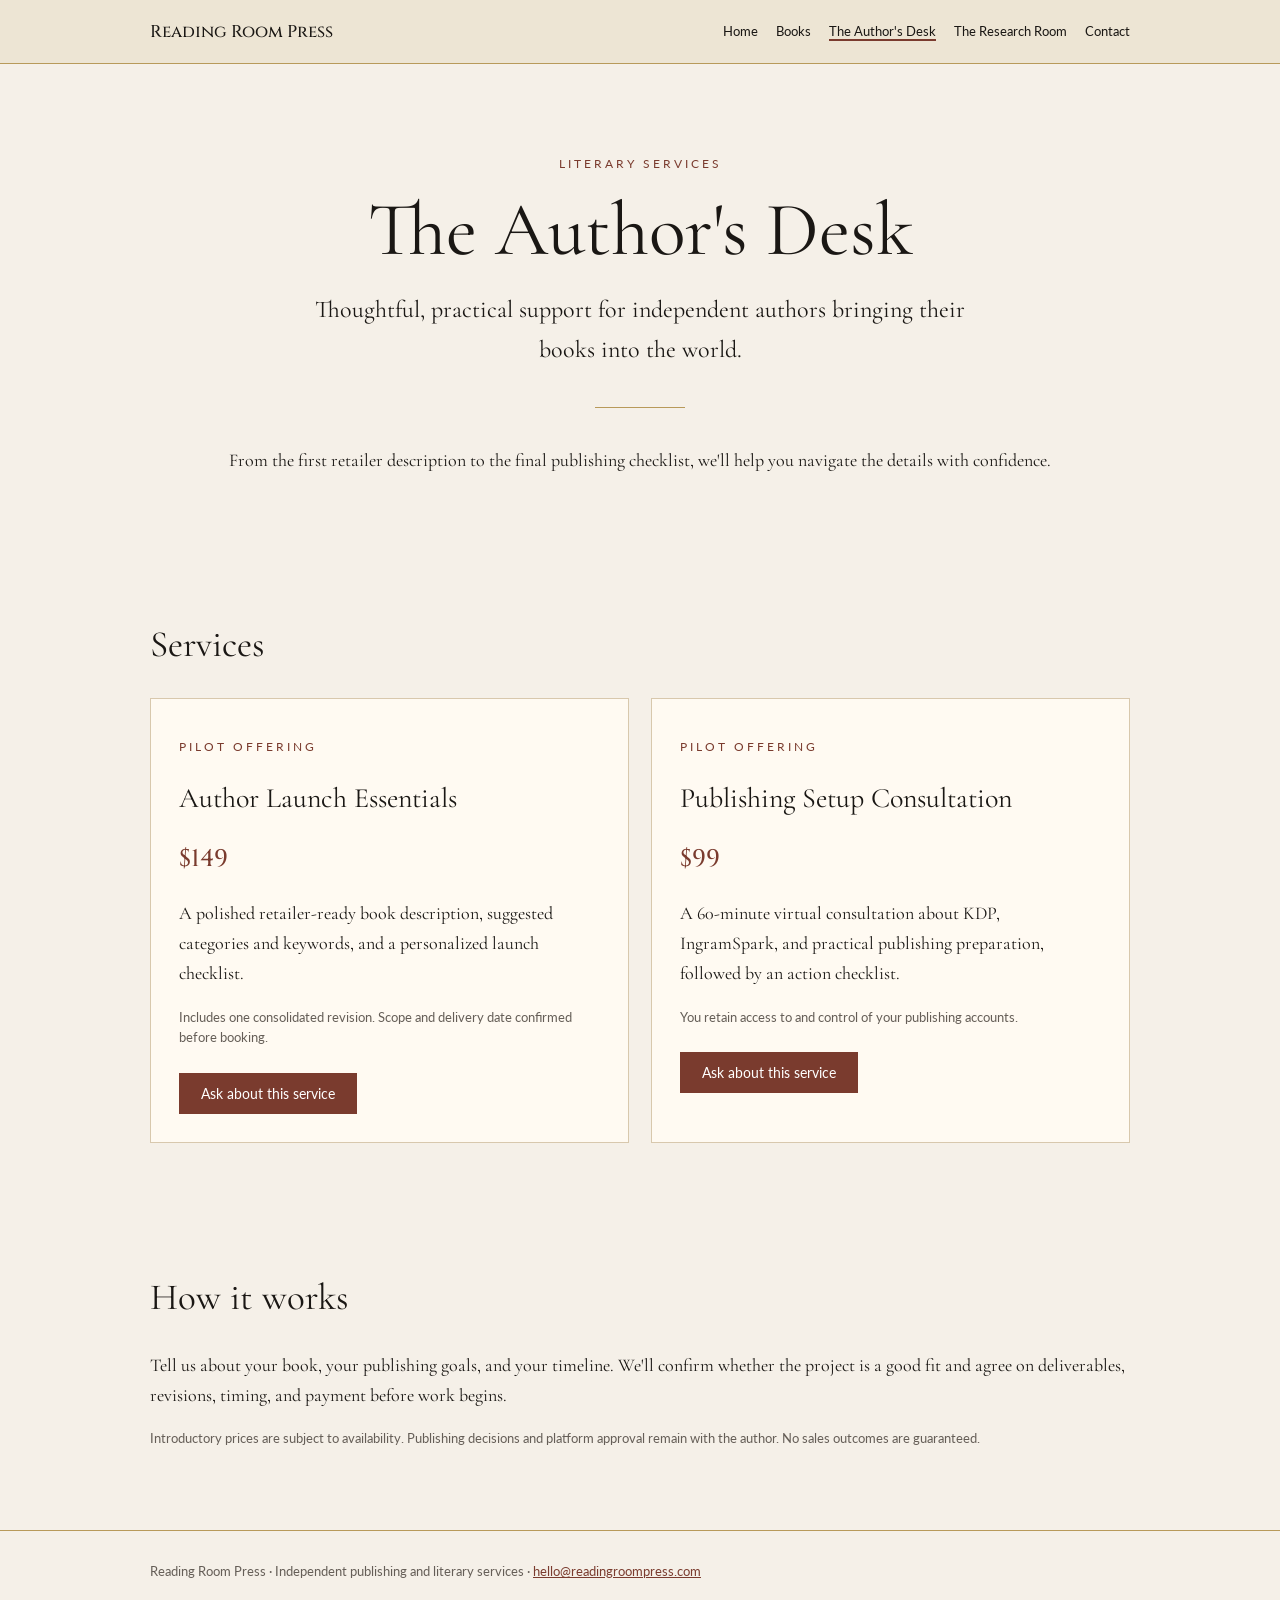
==== authors-desk.html @ 4973b3f0 "Add draft authors-desk.html for Reading Room Press services" ====
<!doctype html><html lang="en"><head><meta charset="utf-8"><meta name="viewport" content="width=device-width,initial-scale=1"><meta name="description" content="Practical publishing guidance, metadata support, and consultations for independent authors."><title>The Author's Desk | Reading Room Press</title><link rel="preconnect" href="https://fonts.googleapis.com"><link rel="preconnect" href="https://fonts.gstatic.com" crossorigin><link href="https://fonts.googleapis.com/css2?family=Cinzel:wght@400;500&family=Cormorant+Garamond:wght@400;500;600&family=Lato:wght@400;500&display=swap" rel="stylesheet"><link rel="stylesheet" href="reading-room-services.css"></head><body><a class="skip" href="#main">Skip to content</a><header><div class="wrap nav"><a class="brand" href="/">Reading Room Press</a><nav aria-label="Main navigation"><a href="/">Home</a><a href="the-year-that-wasnt-hers.html">Books</a><a href="authors-desk.html" aria-current="page">The Author's Desk</a><a href="research-room.html">The Research Room</a><a href="mailto:hello@readingroompress.com">Contact</a></nav></div></header><main id="main"><div class="wrap hero"><p class="eyebrow">Literary services</p><h1>The Author's Desk</h1><p class="lead">Thoughtful, practical support for independent authors bringing their books into the world.</p><hr class="rule"><p>From the first retailer description to the final publishing checklist, we'll help you navigate the details with confidence.</p></div><section class="section wrap" aria-labelledby="offers"><h2 id="offers">Services</h2><div class="cards"><article class="card"><p class="eyebrow">Pilot offering</p><h3>Author Launch Essentials</h3><p class="price">$149</p><p>A polished retailer-ready book description, suggested categories and keywords, and a personalized launch checklist.</p><p class="fine">Includes one consolidated revision. Scope and delivery date confirmed before booking.</p><a class="btn" href="mailto:hello@readingroompress.com?subject=Author%20Launch%20Essentials%20Inquiry">Ask about this service</a></article><article class="card"><p class="eyebrow">Pilot offering</p><h3>Publishing Setup Consultation</h3><p class="price">$99</p><p>A 60-minute virtual consultation about KDP, IngramSpark, and practical publishing preparation, followed by an action checklist.</p><p class="fine">You retain access to and control of your publishing accounts.</p><a class="btn" href="mailto:hello@readingroompress.com?subject=Publishing%20Consultation%20Inquiry">Ask about this service</a></article></div></section><section class="section wrap"><h2>How it works</h2><p>Tell us about your book, your publishing goals, and your timeline. We'll confirm whether the project is a good fit and agree on deliverables, revisions, timing, and payment before work begins.</p><p class="fine">Introductory prices are subject to availability. Publishing decisions and platform approval remain with the author. No sales outcomes are guaranteed.</p></section></main><footer><div class="wrap">Reading Room Press · Independent publishing and literary services · <a href="mailto:hello@readingroompress.com">hello@readingroompress.com</a></div></footer></body></html>
---- reading-room-services.css ----
:root{--ink:#1a1714;--parchment:#f5f0e8;--paper:#ede5d4;--rust:#7a3b2e;--gold:#b89a5a;--fog:#655e57}*{box-sizing:border-box}html{scroll-behavior:smooth}body{margin:0;background:var(--parchment);color:var(--ink);font:18px/1.65 'Cormorant Garamond',Georgia,serif}a{color:var(--rust)}a:focus-visible{outline:3px solid var(--gold);outline-offset:4px}.skip{position:absolute;top:-60px;left:12px;background:white;padding:8px}.skip:focus{top:12px}header{border-bottom:1px solid var(--gold);background:var(--paper)}.wrap{width:min(100% - 36px,980px);margin:auto}.nav{display:flex;align-items:center;justify-content:space-between;gap:20px;padding:20px 0;flex-wrap:wrap}.brand{font:500 17px 'Cinzel',serif;text-decoration:none;color:var(--ink)}nav{display:flex;gap:18px;flex-wrap:wrap}nav a{font:13px 'Lato',sans-serif;text-decoration:none;color:var(--ink)}nav a[aria-current=page]{border-bottom:2px solid var(--rust)}.hero{padding:80px 0 64px;text-align:center}.eyebrow{font:12px 'Lato',sans-serif;letter-spacing:.25em;text-transform:uppercase;color:var(--rust)}h1,h2,h3{font-weight:400;line-height:1.2}h1{font-size:clamp(45px,7vw,76px);margin:14px 0}h2{font-size:37px}h3{font-size:28px}.lead{max-width:700px;margin:0 auto;font-size:24px}.rule{width:90px;border:0;border-top:1px solid var(--gold);margin:38px auto}.section{padding:34px 0 68px}.cards{display:grid;grid-template-columns:repeat(auto-fit,minmax(260px,1fr));gap:22px}.card{padding:28px;background:#fffaf2;border:1px solid #d8c8ad}.price{font:500 24px 'Cinzel',serif;color:var(--rust)}.details{font-size:19px}.btn{display:inline-block;background:var(--rust);color:white;text-decoration:none;padding:12px 22px;font:14px 'Lato',sans-serif;margin-top:12px}.fine{font:13px/1.6 'Lato',sans-serif;color:var(--fog)}footer{border-top:1px solid var(--gold);padding:32px 0;font:13px 'Lato',sans-serif;color:var(--fog)}@media(max-width:600px){.hero{padding:48px 0}.nav{align-items:flex-start}nav{gap:12px}}
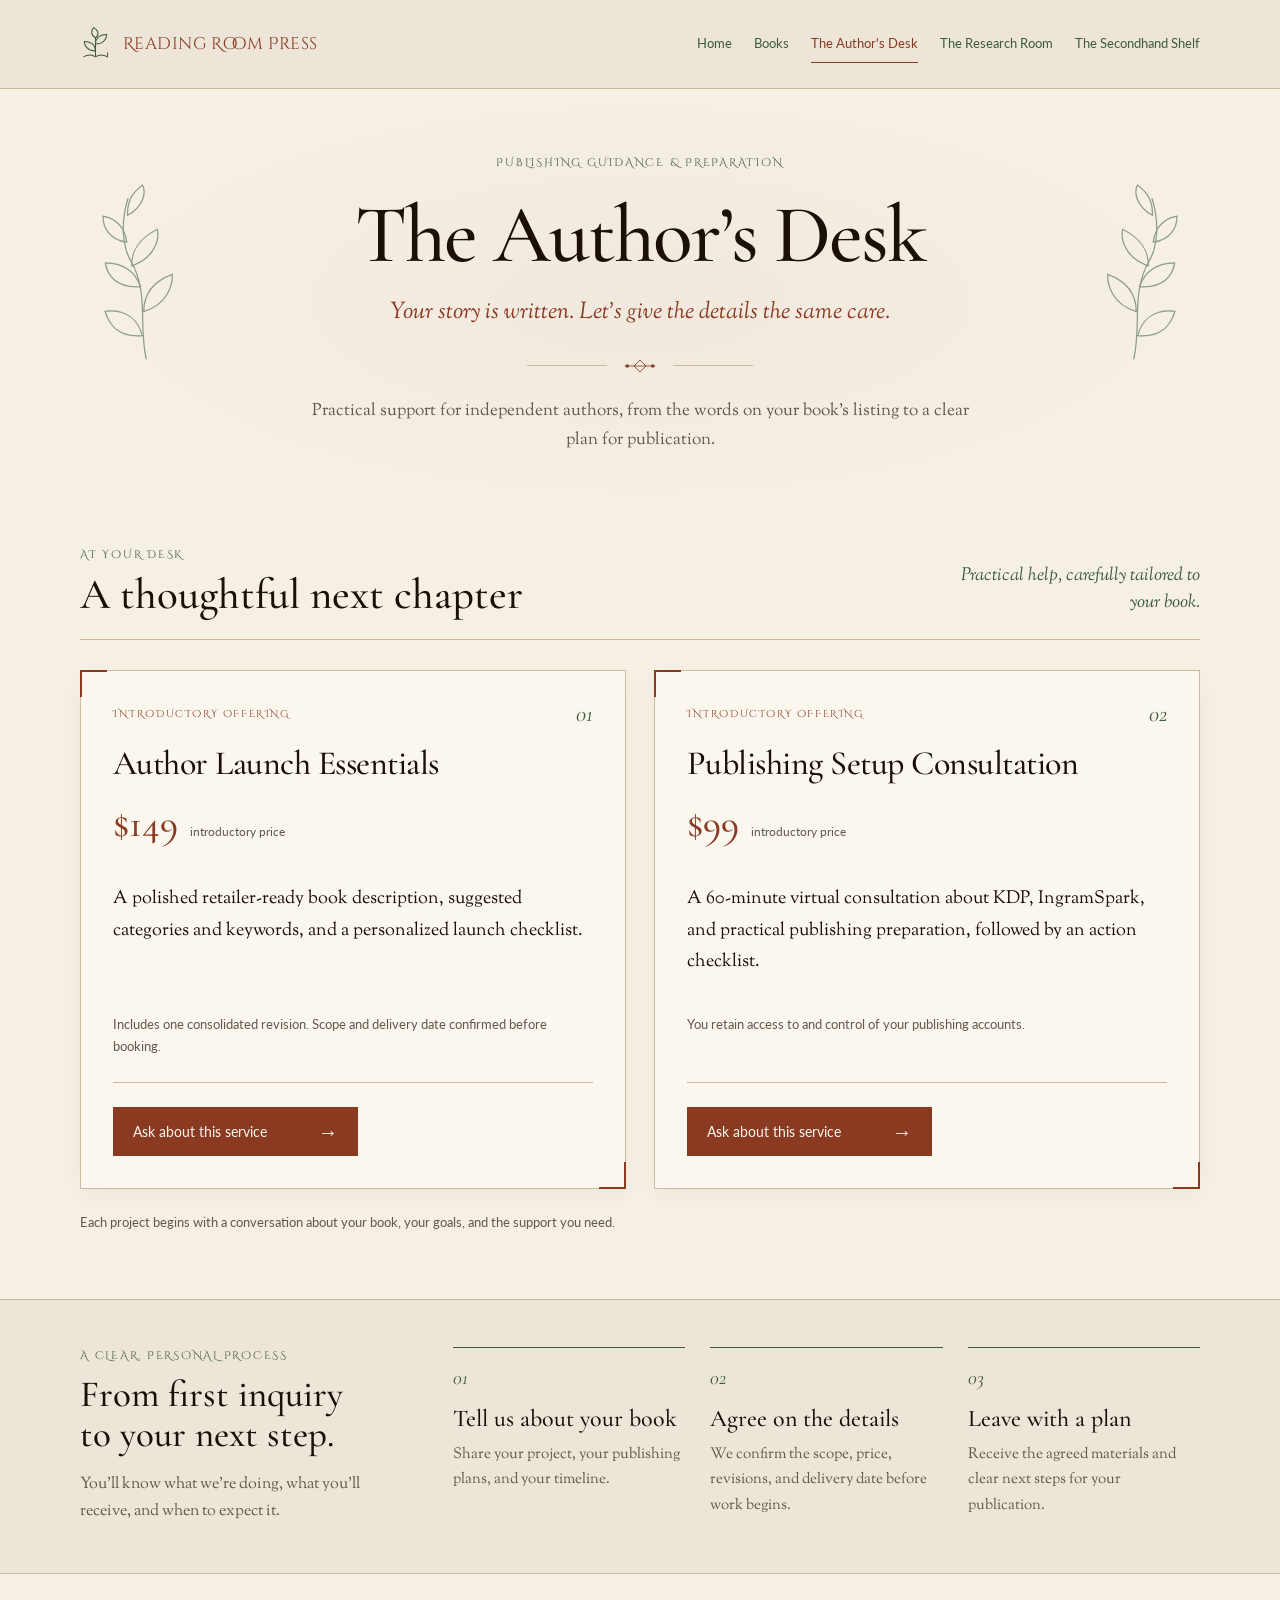
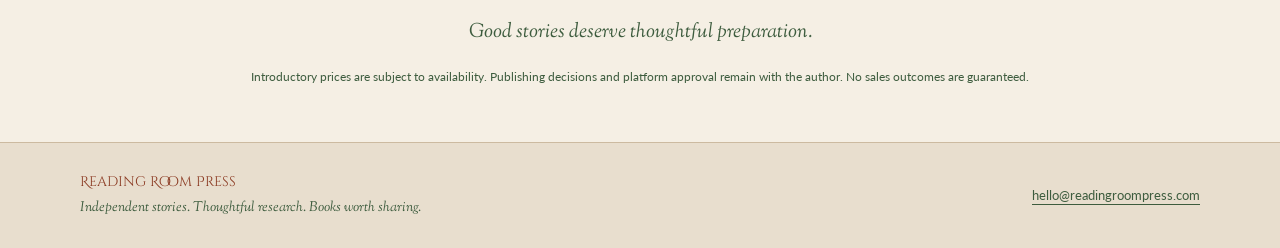
==== commit c82932b2: "Give Author's Desk an editorial layout and consistently aligned service cards" ====
--- a/authors-desk.html
+++ b/authors-desk.html
@@ -1 +1,26 @@
-<!doctype html><html lang="en"><head><meta charset="utf-8"><meta name="viewport" content="width=device-width,initial-scale=1"><meta name="description" content="Practical publishing guidance, metadata support, and consultations for independent authors."><title>The Author's Desk | Reading Room Press</title><link rel="preconnect" href="https://fonts.googleapis.com"><link rel="preconnect" href="https://fonts.gstatic.com" crossorigin><link href="https://fonts.googleapis.com/css2?family=Cinzel:wght@400;500&family=Cormorant+Garamond:wght@400;500;600&family=Lato:wght@400;500&display=swap" rel="stylesheet"><link rel="stylesheet" href="reading-room-services.css"></head><body><a class="skip" href="#main">Skip to content</a><header><div class="wrap nav"><a class="brand" href="/">Reading Room Press</a><nav aria-label="Main navigation"><a href="/">Home</a><a href="the-year-that-wasnt-hers.html">Books</a><a href="authors-desk.html" aria-current="page">The Author's Desk</a><a href="research-room.html">The Research Room</a><a href="mailto:hello@readingroompress.com">Contact</a></nav></div></header><main id="main"><div class="wrap hero"><p class="eyebrow">Literary services</p><h1>The Author's Desk</h1><p class="lead">Thoughtful, practical support for independent authors bringing their books into the world.</p><hr class="rule"><p>From the first retailer description to the final publishing checklist, we'll help you navigate the details with confidence.</p></div><section class="section wrap" aria-labelledby="offers"><h2 id="offers">Services</h2><div class="cards"><article class="card"><p class="eyebrow">Pilot offering</p><h3>Author Launch Essentials</h3><p class="price">$149</p><p>A polished retailer-ready book description, suggested categories and keywords, and a personalized launch checklist.</p><p class="fine">Includes one consolidated revision. Scope and delivery date confirmed before booking.</p><a class="btn" href="mailto:hello@readingroompress.com?subject=Author%20Launch%20Essentials%20Inquiry">Ask about this service</a></article><article class="card"><p class="eyebrow">Pilot offering</p><h3>Publishing Setup Consultation</h3><p class="price">$99</p><p>A 60-minute virtual consultation about KDP, IngramSpark, and practical publishing preparation, followed by an action checklist.</p><p class="fine">You retain access to and control of your publishing accounts.</p><a class="btn" href="mailto:hello@readingroompress.com?subject=Publishing%20Consultation%20Inquiry">Ask about this service</a></article></div></section><section class="section wrap"><h2>How it works</h2><p>Tell us about your book, your publishing goals, and your timeline. We'll confirm whether the project is a good fit and agree on deliverables, revisions, timing, and payment before work begins.</p><p class="fine">Introductory prices are subject to availability. Publishing decisions and platform approval remain with the author. No sales outcomes are guaranteed.</p></section></main><footer><div class="wrap">Reading Room Press · Independent publishing and literary services · <a href="mailto:hello@readingroompress.com">hello@readingroompress.com</a></div></footer></body></html>+<!doctype html>
+<html lang="en">
+<head>
+<meta charset="utf-8">
+<meta name="viewport" content="width=device-width,initial-scale=1">
+<meta name="description" content="Practical, considered publishing support for independent authors.">
+<title>The Author's Desk | Reading Room Press</title>
+<link rel="preconnect" href="https://fonts.googleapis.com">
+<link rel="preconnect" href="https://fonts.gstatic.com" crossorigin>
+<link href="https://fonts.googleapis.com/css2?family=Cormorant+Garamond:ital,wght@0,400;0,500;0,600;1,400;1,500&amp;family=IM+Fell+English:ital@0;1&amp;family=Cinzel+Decorative:wght@400;700&amp;family=Sorts+Mill+Goudy:ital@0;1&amp;family=Lato:wght@400;700&amp;display=swap" rel="stylesheet">
+<link rel="stylesheet" href="reading-room-services.css">
+</head>
+<body>
+<a class="skip" href="#main">Skip to content</a>
+<header class="site-header"><div class="wrap masthead"><a class="brand" href="https://readingroompress.com/"><svg viewBox="0 0 36 40" fill="none" aria-hidden="true"><path d="M18 34V12m0 16C7 28 5 20 5 17c9 0 13 5 13 11Zm0-8c11 0 13-8 13-11-9 0-13 5-13 11ZM4 35c5-3 10-3 14 0 4-3 9-3 14 0v-5" stroke="currentColor" stroke-width="1.2"/><path d="M18 13c-6-4-5-9-2-12 5 3 7 8 2 12Z" stroke="currentColor" stroke-width="1.2"/></svg><span>Reading Room Press</span></a><nav class="site-nav" aria-label="Main navigation"><a href="https://readingroompress.com/">Home</a><a href="https://readingroompress.com/the-year-that-wasnt-hers.html">Books</a><a href="authors-desk.html" aria-current="page">The Author&#x27;s Desk</a><a href="research-room.html">The Research Room</a><a href="secondhand-shelf.html">The Secondhand Shelf</a></nav></div></header>
+<main id="main">
+<div class="wrap hero"><div class="hero-sprig"><svg viewBox="0 0 100 180" fill="none" xmlns="http://www.w3.org/2000/svg" aria-hidden="true"><g stroke="currentColor" stroke-width="1.2"><path d="M46 168C45 135 62 107 51 73C46 58 49 35 61 14"/><path d="M47 145C22 142 18 126 17 115C37 117 46 129 47 145ZM53 123C76 121 85 105 87 94C66 97 56 109 53 123ZM55 99C31 96 26 80 27 70C45 74 53 85 55 99ZM51 78C74 75 82 59 82 49C63 54 53 65 51 78ZM51 55C34 49 32 35 34 26C48 32 52 42 51 55ZM57 30C74 25 79 12 77 5C64 10 59 19 57 30Z"/></g></svg></div><div class="hero-sprig right"><svg viewBox="0 0 100 180" fill="none" xmlns="http://www.w3.org/2000/svg" aria-hidden="true"><g stroke="currentColor" stroke-width="1.2"><path d="M46 168C45 135 62 107 51 73C46 58 49 35 61 14"/><path d="M47 145C22 142 18 126 17 115C37 117 46 129 47 145ZM53 123C76 121 85 105 87 94C66 97 56 109 53 123ZM55 99C31 96 26 80 27 70C45 74 53 85 55 99ZM51 78C74 75 82 59 82 49C63 54 53 65 51 78ZM51 55C34 49 32 35 34 26C48 32 52 42 51 55ZM57 30C74 25 79 12 77 5C64 10 59 19 57 30Z"/></g></svg></div><p class="eyebrow">Publishing guidance &amp; preparation</p><h1 id="authors-title" tabindex="-1">The Author’s Desk</h1><p class="lead">Your story is written. Let’s give the details the same care.</p><div class="ornament" aria-hidden="true"><svg viewBox="0 0 40 20" fill="none"><path d="M2 10h36M20 3l7 7-7 7-7-7Z" stroke="currentColor"/><circle cx="5" cy="10" r="2" fill="currentColor"/><circle cx="35" cy="10" r="2" fill="currentColor"/></svg></div><p class="hero-copy">Practical support for independent authors, from the words on your book’s listing to a clear plan for publication.</p></div>
+<section class="section wrap"><div class="section-heading"><div><p class="eyebrow">At your desk</p><h2>A thoughtful next chapter</h2></div><p class="aside">Practical help, carefully tailored to your book.</p></div><div class="service-grid">
+<article class="service-card"><div class="card-top"><p class="eyebrow">Introductory offering</p><span class="number" aria-hidden="true">01</span></div><h3>Author Launch Essentials</h3><p class="price">$149<span>introductory price</span></p><p class="description">A polished retailer-ready book description, suggested categories and keywords, and a personalized launch checklist.</p><p class="fine">Includes one consolidated revision. Scope and delivery date confirmed before booking.</p><div class="card-action"><a class="btn" href="mailto:hello@readingroompress.com?subject=Author%20Launch%20Essentials%20Inquiry">Ask about this service</a></div></article>
+<article class="service-card"><div class="card-top"><p class="eyebrow">Introductory offering</p><span class="number" aria-hidden="true">02</span></div><h3>Publishing Setup Consultation</h3><p class="price">$99<span>introductory price</span></p><p class="description">A 60-minute virtual consultation about KDP, IngramSpark, and practical publishing preparation, followed by an action checklist.</p><p class="fine">You retain access to and control of your publishing accounts.</p><div class="card-action"><a class="btn" href="mailto:hello@readingroompress.com?subject=Publishing%20Consultation%20Inquiry">Ask about this service</a></div></article>
+</div><p class="below-note">Each project begins with a conversation about your book, your goals, and the support you need.</p></section>
+<section class="process-band"><div class="wrap process-layout"><div class="process-intro"><p class="eyebrow">A clear, personal process</p><h2>From first inquiry<br>to your next step.</h2><p>You’ll know what we’re doing, what you’ll receive, and when to expect it.</p></div><ol class="steps"><li><span class="number" aria-hidden="true">01</span><h3>Tell us about your book</h3><p>Share your project, your publishing plans, and your timeline.</p></li><li><span class="number" aria-hidden="true">02</span><h3>Agree on the details</h3><p>We confirm the scope, price, revisions, and delivery date before work begins.</p></li><li><span class="number" aria-hidden="true">03</span><h3>Leave with a plan</h3><p>Receive the agreed materials and clear next steps for your publication.</p></li></ol></div></section>
+<div class="wrap closing"><p>Good stories deserve thoughtful preparation.</p><p class="fine">Introductory prices are subject to availability. Publishing decisions and platform approval remain with the author. No sales outcomes are guaranteed.</p></div></main>
+<footer class="site-footer"><div class="wrap footer-inner"><div><p class="footer-title">Reading Room Press</p><p class="footer-caption">Independent stories. Thoughtful research. Books worth sharing.</p></div><p class="footer-contact"><a href="mailto:hello@readingroompress.com">hello@readingroompress.com</a></p></div></footer>
+</body>
+</html>
--- a/reading-room-services.css
+++ b/reading-room-services.css
@@ -1 +1,13 @@
-:root{--ink:#1a1714;--parchment:#f5f0e8;--paper:#ede5d4;--rust:#7a3b2e;--gold:#b89a5a;--fog:#655e57}*{box-sizing:border-box}html{scroll-behavior:smooth}body{margin:0;background:var(--parchment);color:var(--ink);font:18px/1.65 'Cormorant Garamond',Georgia,serif}a{color:var(--rust)}a:focus-visible{outline:3px solid var(--gold);outline-offset:4px}.skip{position:absolute;top:-60px;left:12px;background:white;padding:8px}.skip:focus{top:12px}header{border-bottom:1px solid var(--gold);background:var(--paper)}.wrap{width:min(100% - 36px,980px);margin:auto}.nav{display:flex;align-items:center;justify-content:space-between;gap:20px;padding:20px 0;flex-wrap:wrap}.brand{font:500 17px 'Cinzel',serif;text-decoration:none;color:var(--ink)}nav{display:flex;gap:18px;flex-wrap:wrap}nav a{font:13px 'Lato',sans-serif;text-decoration:none;color:var(--ink)}nav a[aria-current=page]{border-bottom:2px solid var(--rust)}.hero{padding:80px 0 64px;text-align:center}.eyebrow{font:12px 'Lato',sans-serif;letter-spacing:.25em;text-transform:uppercase;color:var(--rust)}h1,h2,h3{font-weight:400;line-height:1.2}h1{font-size:clamp(45px,7vw,76px);margin:14px 0}h2{font-size:37px}h3{font-size:28px}.lead{max-width:700px;margin:0 auto;font-size:24px}.rule{width:90px;border:0;border-top:1px solid var(--gold);margin:38px auto}.section{padding:34px 0 68px}.cards{display:grid;grid-template-columns:repeat(auto-fit,minmax(260px,1fr));gap:22px}.card{padding:28px;background:#fffaf2;border:1px solid #d8c8ad}.price{font:500 24px 'Cinzel',serif;color:var(--rust)}.details{font-size:19px}.btn{display:inline-block;background:var(--rust);color:white;text-decoration:none;padding:12px 22px;font:14px 'Lato',sans-serif;margin-top:12px}.fine{font:13px/1.6 'Lato',sans-serif;color:var(--fog)}footer{border-top:1px solid var(--gold);padding:32px 0;font:13px 'Lato',sans-serif;color:var(--fog)}@media(max-width:600px){.hero{padding:48px 0}.nav{align-items:flex-start}nav{gap:12px}}+/* Reading Room Press: literary services, research, and secondhand books. */
+:root{--ink:#1a1008;--paper:#f5efe4;--paper-deep:#ede5d8;--card:#fbf7ef;--rust:#8b3a22;--moss:#3d5c3e;--muted:#62584c;--rule:#ccbaa0;--display:'Cormorant Garamond','EB Garamond',Georgia,serif;--body:'Sorts Mill Goudy',Georgia,serif;--ornamental:'Cinzel Decorative',Georgia,serif;--ui:'Lato',Arial,sans-serif}
+*{box-sizing:border-box}html{scroll-behavior:smooth}body{margin:0;color:var(--ink);background:var(--paper);font:18px/1.7 var(--body)}[hidden]{display:none!important}a{color:var(--rust);text-underline-offset:4px}button,a{-webkit-tap-highlight-color:transparent}button{font:inherit}a:focus-visible,button:focus-visible{outline:3px solid var(--moss);outline-offset:5px}h1,h2,h3,p{margin:0}h1,h2,h3{font-family:var(--display);font-weight:500;line-height:1.08}p+p{margin-top:14px}svg{display:block}em{font-weight:inherit}a:hover{text-decoration-thickness:2px}.wrap{width:min(1120px,calc(100% - 64px));margin-inline:auto}.skip{position:fixed;top:-100px;left:16px;z-index:50;padding:10px 18px;background:var(--card)}.skip:focus{top:12px}
+.site-header{background:var(--paper-deep);border-bottom:1px solid var(--rule)}.masthead{display:flex;justify-content:space-between;align-items:center;gap:24px;padding-block:25px}.brand{display:flex;align-items:center;gap:12px;text-decoration:none;color:var(--rust);font:400 17px/1.3 var(--ornamental);letter-spacing:.025em;flex-shrink:0}.brand svg{width:31px;height:36px;color:var(--moss)}.site-nav{display:flex;align-items:center;justify-content:center;flex-wrap:wrap;gap:8px 22px}.site-nav a{font:13px/1.8 var(--ui);text-decoration:none;color:var(--moss);padding-block:7px;border-bottom:1px solid transparent}.site-nav a:hover,.site-nav a[aria-current=page]{color:var(--rust);border-bottom-color:var(--rust)}
+.hero{position:relative;isolation:isolate;text-align:center;padding:65px 110px 55px;background:radial-gradient(ellipse at center,rgba(139,58,34,.035),transparent 70%)}.eyebrow{font:400 11px/1.65 var(--ornamental);letter-spacing:.16em;text-transform:uppercase;color:var(--moss)}.hero h1{font-size:clamp(48px,6.5vw,82px);margin:18px 0 16px;letter-spacing:-.025em}.hero .lead{max-width:650px;margin-inline:auto;font-family:'IM Fell English',var(--body);font-size:23px;font-style:italic;line-height:1.6;color:var(--rust)}.hero-copy{max-width:680px;margin:22px auto 0;color:var(--muted);font-size:17px}.hero-sprig{position:absolute;z-index:-1;width:105px;height:180px;top:95px;left:0;color:var(--moss);opacity:.55;transform:rotate(-12deg)}.hero-sprig.right{left:auto;right:0;transform:scaleX(-1) rotate(-12deg)}.ornament{display:flex;align-items:center;justify-content:center;gap:16px;color:var(--rust);margin:25px auto 0}.ornament::before,.ornament::after{content:'';width:80px;height:1px;background:var(--rule)}.ornament svg{width:34px;height:18px}
+.section{padding-block:36px 66px}.section-heading{display:flex;align-items:end;justify-content:space-between;gap:26px;padding-bottom:22px;margin-bottom:30px;border-bottom:1px solid var(--rule)}.section-heading h2{font-size:43px;margin-top:7px}.section-heading .aside{font-family:'IM Fell English',var(--body);font-style:italic;font-size:18px;color:var(--moss);max-width:260px;text-align:right;line-height:1.5}.service-grid{display:grid;grid-template-columns:repeat(2,minmax(0,1fr));column-gap:28px;row-gap:0}.service-card{position:relative;padding:32px;background:var(--card);border:1px solid var(--rule);box-shadow:0 7px 20px rgba(41,29,14,.035);display:grid;grid-template-rows:subgrid;grid-row:span 6;row-gap:0}.service-card::before,.service-card::after{content:'';position:absolute;width:25px;height:25px;border-color:var(--rust);border-style:solid;pointer-events:none}.service-card::before{top:-1px;left:-1px;border-width:2px 0 0 2px}.service-card::after{bottom:-1px;right:-1px;border-width:0 2px 2px 0}.card-top{display:flex;justify-content:space-between;align-items:center;gap:12px;margin-bottom:19px}.card-top .eyebrow{font-size:10px;color:var(--rust)}.number{font:italic 23px/1 var(--display);color:var(--moss)}.service-card h3{font-size:34px;line-height:1.12;letter-spacing:-.015em;padding-bottom:18px}.price{display:flex;align-items:baseline;gap:12px;padding-bottom:22px;color:var(--rust);font:500 39px/1.2 var(--display)}.price span{font:12px/1.4 var(--ui);color:var(--muted)}.service-card .description{font-size:18px;line-height:1.75;padding-bottom:20px}.fine{font:13px/1.75 var(--ui);color:var(--muted)}.service-card .fine{padding-bottom:24px}.card-action{border-top:1px solid var(--rule);padding-top:24px;align-self:end}.btn{display:inline-flex;align-items:center;justify-content:space-between;gap:24px;width:245px;max-width:100%;min-height:49px;padding:13px 19px;background:var(--rust);border:1px solid var(--rust);color:var(--card);font:14px/1.5 var(--ui);text-decoration:none;transition:background .18s,border-color .18s}.btn::after{content:'→';font-family:Georgia,serif;font-size:20px;line-height:1}.btn:hover{background:#6c2b19;border-color:#6c2b19}.btn.secondary{background:var(--moss);border-color:var(--moss)}.btn.secondary:hover{background:#29432a;border-color:#29432a}.below-note{margin-top:22px;font:13px/1.7 var(--ui);color:var(--muted)}
+.process-band{background:var(--paper-deep);border-block:1px solid var(--rule);padding-block:47px}.process-layout{display:grid;grid-template-columns:.85fr 2fr;gap:55px;align-items:start}.process-intro h2{font-size:37px;margin-top:10px}.process-intro>p:last-child{font-size:16px;color:var(--muted);margin-top:16px}.steps{display:grid;grid-template-columns:repeat(3,1fr);gap:25px;list-style:none;padding:0;margin:0}.steps li{border-top:1px solid var(--moss);padding-top:17px}.steps .number{font-size:20px}.steps h3{font-size:24px;margin:10px 0}.steps p{font-size:15px;line-height:1.7;color:var(--muted)}.closing{padding-block:42px 55px;max-width:780px;text-align:center}.closing p{font-size:20px;font-style:italic;color:var(--moss)}.closing .fine{font-size:12px;font-style:normal;margin-top:16px}
+.research-layout{display:grid;grid-template-columns:1.1fr 1fr;gap:42px;align-items:stretch}.research-layout .service-card{display:flex;flex-direction:column;grid-row:auto}.research-layout .card-action{margin-top:auto;align-self:stretch}.research-notes{padding:12px 0 12px 26px;border-left:1px solid var(--rule)}.research-notes h3{font-size:32px;margin:12px 0 23px}.question{padding:17px 0;border-top:1px solid var(--rule);font-family:'IM Fell English',var(--body);font-size:19px;font-style:italic;line-height:1.7}.research-notes .fine{margin-top:22px}.shelf-grid{display:grid;grid-template-columns:repeat(3,minmax(0,1fr));gap:24px}.shelf-card{position:relative;padding:28px 25px;background:var(--card);border:1px solid var(--rule);border-top:3px solid var(--moss);display:flex;flex-direction:column}.shelf-card:nth-child(2){border-top-color:var(--rust)}.shelf-card .number{margin-bottom:24px}.shelf-card h3{font-size:32px;min-height:2.3em;margin-bottom:20px}.shelf-card p{font-size:17px;color:var(--muted)}.shelf-card .shelf-label{border-top:1px solid var(--rule);padding-top:18px;margin-top:auto;font:10px/1.7 var(--ornamental);letter-spacing:.09em;color:var(--moss)}.shelf-card .description{padding-bottom:26px}.inquiry-panel{display:grid;grid-template-columns:1.6fr 1fr;gap:40px;align-items:center;border-block:1px solid var(--rule);background:var(--paper-deep);padding:36px}.inquiry-panel h2{font-size:38px;margin:8px 0 15px}.inquiry-panel p{font-size:17px}.inquiry-action .fine{margin-top:14px}.site-footer{border-top:1px solid var(--rule);background:#e8dece;padding-block:28px}.footer-inner{display:flex;align-items:center;justify-content:space-between;gap:20px}.footer-title{font:14px/1.5 var(--ornamental);color:var(--rust)}.footer-caption{font-size:14px;font-style:italic;color:var(--moss);margin-top:5px}.footer-contact{font:13px/1.7 var(--ui);text-align:right}.footer-contact a{color:var(--moss)}
+.preview-bar{position:sticky;top:0;z-index:20;background:#293f2b;color:#fbf7ef;border-bottom:1px solid #9aa68f;font:12px/1.5 var(--ui)}.preview-inner{display:flex;align-items:center;justify-content:space-between;gap:18px;padding:12px 0}.preview-label{letter-spacing:.1em;text-transform:uppercase;font-size:10px}.preview-label small{display:block;font-size:11px;letter-spacing:0;text-transform:none;opacity:.85;margin-top:2px}.preview-controls{display:flex;flex-wrap:wrap;justify-content:center;gap:8px}.preview-tab{border:1px solid #91a18b;padding:8px 13px;min-height:37px;background:transparent;color:#fbf7ef;cursor:pointer;font:12px/1.4 var(--ui)}.preview-tab[aria-pressed=true]{background:var(--paper);border-color:var(--paper);color:#293f2b}.preview-tab:focus-visible{outline-color:#fff}h1:focus{outline:none}.preview-page{scroll-margin-top:90px}
+@supports not (grid-template-rows:subgrid){.service-card{display:flex;flex-direction:column}.service-card h3{min-height:2.8em}.service-card .card-action{margin-top:auto;align-self:stretch}}
+@media(max-width:1000px){.masthead{flex-direction:column;gap:14px}.hero{padding-inline:85px}.service-card{padding:26px}.service-card h3{font-size:31px}.process-layout{grid-template-columns:1fr;gap:28px}.process-intro{max-width:600px}.shelf-grid{gap:16px}.shelf-card{padding:23px 20px}.shelf-card h3{font-size:28px}}
+@media(max-width:720px){.wrap{width:calc(100% - 36px)}.preview-inner{flex-direction:column;gap:10px}.preview-label{text-align:center}.preview-label small{display:none}.preview-controls{gap:6px}.preview-tab{padding:8px 10px;font-size:11px}.site-nav{gap:4px 16px}.site-nav a{font-size:12px}.hero{padding:44px 16px 34px}.hero h1{font-size:48px}.hero .lead{font-size:21px}.hero-copy{font-size:16px}.hero-sprig{width:60px;height:115px;top:46px;opacity:.13}.section{padding-block:25px 42px}.section-heading{align-items:start;gap:15px}.section-heading h2{font-size:35px}.section-heading .aside{display:none}.service-grid{grid-template-columns:1fr;gap:24px}.service-card{grid-row:auto;display:flex;flex-direction:column;padding:27px}.service-card h3{min-height:0;font-size:32px}.service-card .card-action{align-self:stretch;margin-top:auto}.price{font-size:36px}.service-card .description{font-size:17px}.btn{width:100%}.steps{grid-template-columns:1fr;gap:25px}.steps li{display:grid;grid-template-columns:34px 1fr;column-gap:12px}.steps .number{grid-row:span 2;padding-top:5px}.steps h3{margin:0 0 8px}.steps p{grid-column:2}.research-layout{grid-template-columns:1fr;gap:28px}.research-notes{padding:0 0 0 21px}.shelf-grid{grid-template-columns:1fr;gap:20px}.shelf-card h3{min-height:0;margin-bottom:14px;font-size:32px}.shelf-card .number{margin-bottom:15px}.inquiry-panel{grid-template-columns:1fr;gap:24px;padding:27px}.inquiry-panel h2{font-size:33px}.footer-inner{flex-direction:column;text-align:center;gap:14px}.footer-contact{text-align:center}.closing{padding-block:32px 40px}}
+@media(prefers-reduced-motion:reduce){html{scroll-behavior:auto}*,*::before,*::after{transition:none!important}}
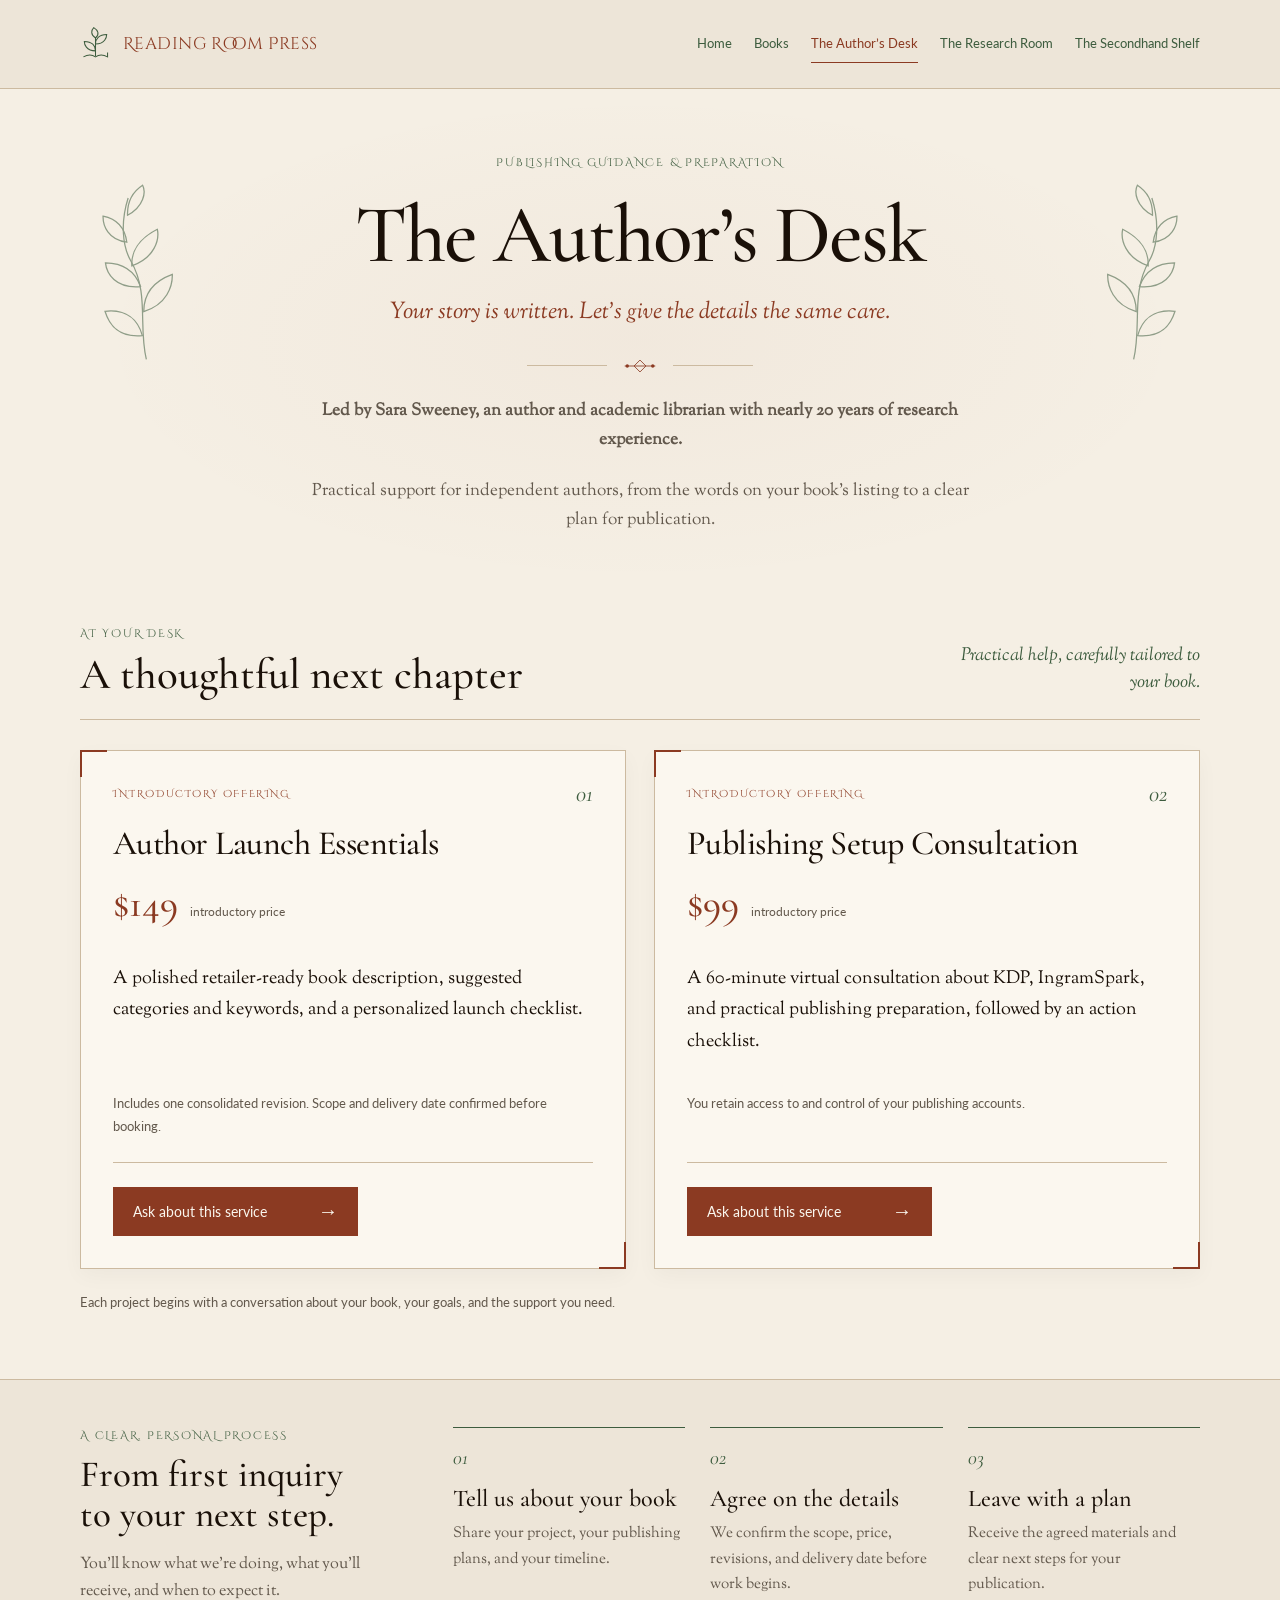
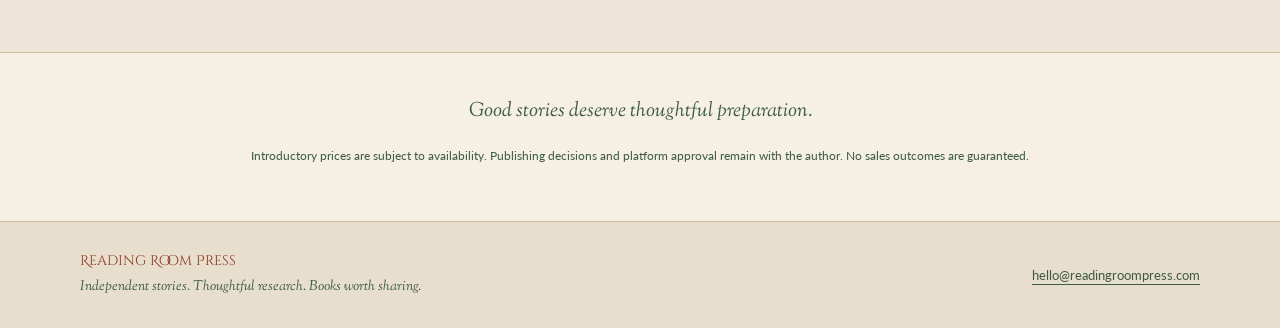
==== commit bfcb71d9: "Feature academic librarian credentials on author services page" ====
--- a/authors-desk.html
+++ b/authors-desk.html
@@ -3,8 +3,8 @@
 <head>
 <meta charset="utf-8">
 <meta name="viewport" content="width=device-width,initial-scale=1">
-<meta name="description" content="Practical, considered publishing support for independent authors.">
-<title>The Author's Desk | Reading Room Press</title>
+<meta name="description" content="Publishing support from an author and academic librarian with nearly 20 years of research experience.">
+<title>The Author’s Desk | Reading Room Press</title>
 <link rel="preconnect" href="https://fonts.googleapis.com">
 <link rel="preconnect" href="https://fonts.gstatic.com" crossorigin>
 <link href="https://fonts.googleapis.com/css2?family=Cormorant+Garamond:ital,wght@0,400;0,500;0,600;1,400;1,500&amp;family=IM+Fell+English:ital@0;1&amp;family=Cinzel+Decorative:wght@400;700&amp;family=Sorts+Mill+Goudy:ital@0;1&amp;family=Lato:wght@400;700&amp;display=swap" rel="stylesheet">
@@ -12,9 +12,9 @@
 </head>
 <body>
 <a class="skip" href="#main">Skip to content</a>
-<header class="site-header"><div class="wrap masthead"><a class="brand" href="https://readingroompress.com/"><svg viewBox="0 0 36 40" fill="none" aria-hidden="true"><path d="M18 34V12m0 16C7 28 5 20 5 17c9 0 13 5 13 11Zm0-8c11 0 13-8 13-11-9 0-13 5-13 11ZM4 35c5-3 10-3 14 0 4-3 9-3 14 0v-5" stroke="currentColor" stroke-width="1.2"/><path d="M18 13c-6-4-5-9-2-12 5 3 7 8 2 12Z" stroke="currentColor" stroke-width="1.2"/></svg><span>Reading Room Press</span></a><nav class="site-nav" aria-label="Main navigation"><a href="https://readingroompress.com/">Home</a><a href="https://readingroompress.com/the-year-that-wasnt-hers.html">Books</a><a href="authors-desk.html" aria-current="page">The Author&#x27;s Desk</a><a href="research-room.html">The Research Room</a><a href="secondhand-shelf.html">The Secondhand Shelf</a></nav></div></header>
+<header class="site-header"><div class="wrap masthead"><a class="brand" href="https://readingroompress.com/"><svg viewBox="0 0 36 40" fill="none" aria-hidden="true"><path d="M18 34V12m0 16C7 28 5 20 5 17c9 0 13 5 13 11Zm0-8c11 0 13-8 13-11-9 0-13 5-13 11ZM4 35c5-3 10-3 14 0 4-3 9-3 14 0v-5" stroke="currentColor" stroke-width="1.2"/><path d="M18 13c-6-4-5-9-2-12 5 3 7 8 2 12Z" stroke="currentColor" stroke-width="1.2"/></svg><span>Reading Room Press</span></a><nav class="site-nav" aria-label="Main navigation"><a href="https://readingroompress.com/">Home</a><a href="https://readingroompress.com/the-year-that-wasnt-hers.html">Books</a><a href="authors-desk.html" aria-current="page">The Author’s Desk</a><a href="research-room.html">The Research Room</a><a href="secondhand-shelf.html">The Secondhand Shelf</a></nav></div></header>
 <main id="main">
-<div class="wrap hero"><div class="hero-sprig"><svg viewBox="0 0 100 180" fill="none" xmlns="http://www.w3.org/2000/svg" aria-hidden="true"><g stroke="currentColor" stroke-width="1.2"><path d="M46 168C45 135 62 107 51 73C46 58 49 35 61 14"/><path d="M47 145C22 142 18 126 17 115C37 117 46 129 47 145ZM53 123C76 121 85 105 87 94C66 97 56 109 53 123ZM55 99C31 96 26 80 27 70C45 74 53 85 55 99ZM51 78C74 75 82 59 82 49C63 54 53 65 51 78ZM51 55C34 49 32 35 34 26C48 32 52 42 51 55ZM57 30C74 25 79 12 77 5C64 10 59 19 57 30Z"/></g></svg></div><div class="hero-sprig right"><svg viewBox="0 0 100 180" fill="none" xmlns="http://www.w3.org/2000/svg" aria-hidden="true"><g stroke="currentColor" stroke-width="1.2"><path d="M46 168C45 135 62 107 51 73C46 58 49 35 61 14"/><path d="M47 145C22 142 18 126 17 115C37 117 46 129 47 145ZM53 123C76 121 85 105 87 94C66 97 56 109 53 123ZM55 99C31 96 26 80 27 70C45 74 53 85 55 99ZM51 78C74 75 82 59 82 49C63 54 53 65 51 78ZM51 55C34 49 32 35 34 26C48 32 52 42 51 55ZM57 30C74 25 79 12 77 5C64 10 59 19 57 30Z"/></g></svg></div><p class="eyebrow">Publishing guidance &amp; preparation</p><h1 id="authors-title" tabindex="-1">The Author’s Desk</h1><p class="lead">Your story is written. Let’s give the details the same care.</p><div class="ornament" aria-hidden="true"><svg viewBox="0 0 40 20" fill="none"><path d="M2 10h36M20 3l7 7-7 7-7-7Z" stroke="currentColor"/><circle cx="5" cy="10" r="2" fill="currentColor"/><circle cx="35" cy="10" r="2" fill="currentColor"/></svg></div><p class="hero-copy">Practical support for independent authors, from the words on your book’s listing to a clear plan for publication.</p></div>
+<div class="wrap hero"><div class="hero-sprig"><svg viewBox="0 0 100 180" fill="none" xmlns="http://www.w3.org/2000/svg" aria-hidden="true"><g stroke="currentColor" stroke-width="1.2"><path d="M46 168C45 135 62 107 51 73C46 58 49 35 61 14"/><path d="M47 145C22 142 18 126 17 115C37 117 46 129 47 145ZM53 123C76 121 85 105 87 94C66 97 56 109 53 123ZM55 99C31 96 26 80 27 70C45 74 53 85 55 99ZM51 78C74 75 82 59 82 49C63 54 53 65 51 78ZM51 55C34 49 32 35 34 26C48 32 52 42 51 55ZM57 30C74 25 79 12 77 5C64 10 59 19 57 30Z"/></g></svg></div><div class="hero-sprig right"><svg viewBox="0 0 100 180" fill="none" xmlns="http://www.w3.org/2000/svg" aria-hidden="true"><g stroke="currentColor" stroke-width="1.2"><path d="M46 168C45 135 62 107 51 73C46 58 49 35 61 14"/><path d="M47 145C22 142 18 126 17 115C37 117 46 129 47 145ZM53 123C76 121 85 105 87 94C66 97 56 109 53 123ZM55 99C31 96 26 80 27 70C45 74 53 85 55 99ZM51 78C74 75 82 59 82 49C63 54 53 65 51 78ZM51 55C34 49 32 35 34 26C48 32 52 42 51 55ZM57 30C74 25 79 12 77 5C64 10 59 19 57 30Z"/></g></svg></div><p class="eyebrow">Publishing guidance &amp; preparation</p><h1 id="authors-title" tabindex="-1">The Author’s Desk</h1><p class="lead">Your story is written. Let’s give the details the same care.</p><div class="ornament" aria-hidden="true"><svg viewBox="0 0 40 20" fill="none"><path d="M2 10h36M20 3l7 7-7 7-7-7Z" stroke="currentColor"/><circle cx="5" cy="10" r="2" fill="currentColor"/><circle cx="35" cy="10" r="2" fill="currentColor"/></svg></div><p class="hero-copy"><strong>Led by Sara Sweeney, an author and academic librarian with nearly 20 years of research experience.</strong></p><p class="hero-copy">Practical support for independent authors, from the words on your book’s listing to a clear plan for publication.</p></div>
 <section class="section wrap"><div class="section-heading"><div><p class="eyebrow">At your desk</p><h2>A thoughtful next chapter</h2></div><p class="aside">Practical help, carefully tailored to your book.</p></div><div class="service-grid">
 <article class="service-card"><div class="card-top"><p class="eyebrow">Introductory offering</p><span class="number" aria-hidden="true">01</span></div><h3>Author Launch Essentials</h3><p class="price">$149<span>introductory price</span></p><p class="description">A polished retailer-ready book description, suggested categories and keywords, and a personalized launch checklist.</p><p class="fine">Includes one consolidated revision. Scope and delivery date confirmed before booking.</p><div class="card-action"><a class="btn" href="mailto:hello@readingroompress.com?subject=Author%20Launch%20Essentials%20Inquiry">Ask about this service</a></div></article>
 <article class="service-card"><div class="card-top"><p class="eyebrow">Introductory offering</p><span class="number" aria-hidden="true">02</span></div><h3>Publishing Setup Consultation</h3><p class="price">$99<span>introductory price</span></p><p class="description">A 60-minute virtual consultation about KDP, IngramSpark, and practical publishing preparation, followed by an action checklist.</p><p class="fine">You retain access to and control of your publishing accounts.</p><div class="card-action"><a class="btn" href="mailto:hello@readingroompress.com?subject=Publishing%20Consultation%20Inquiry">Ask about this service</a></div></article>
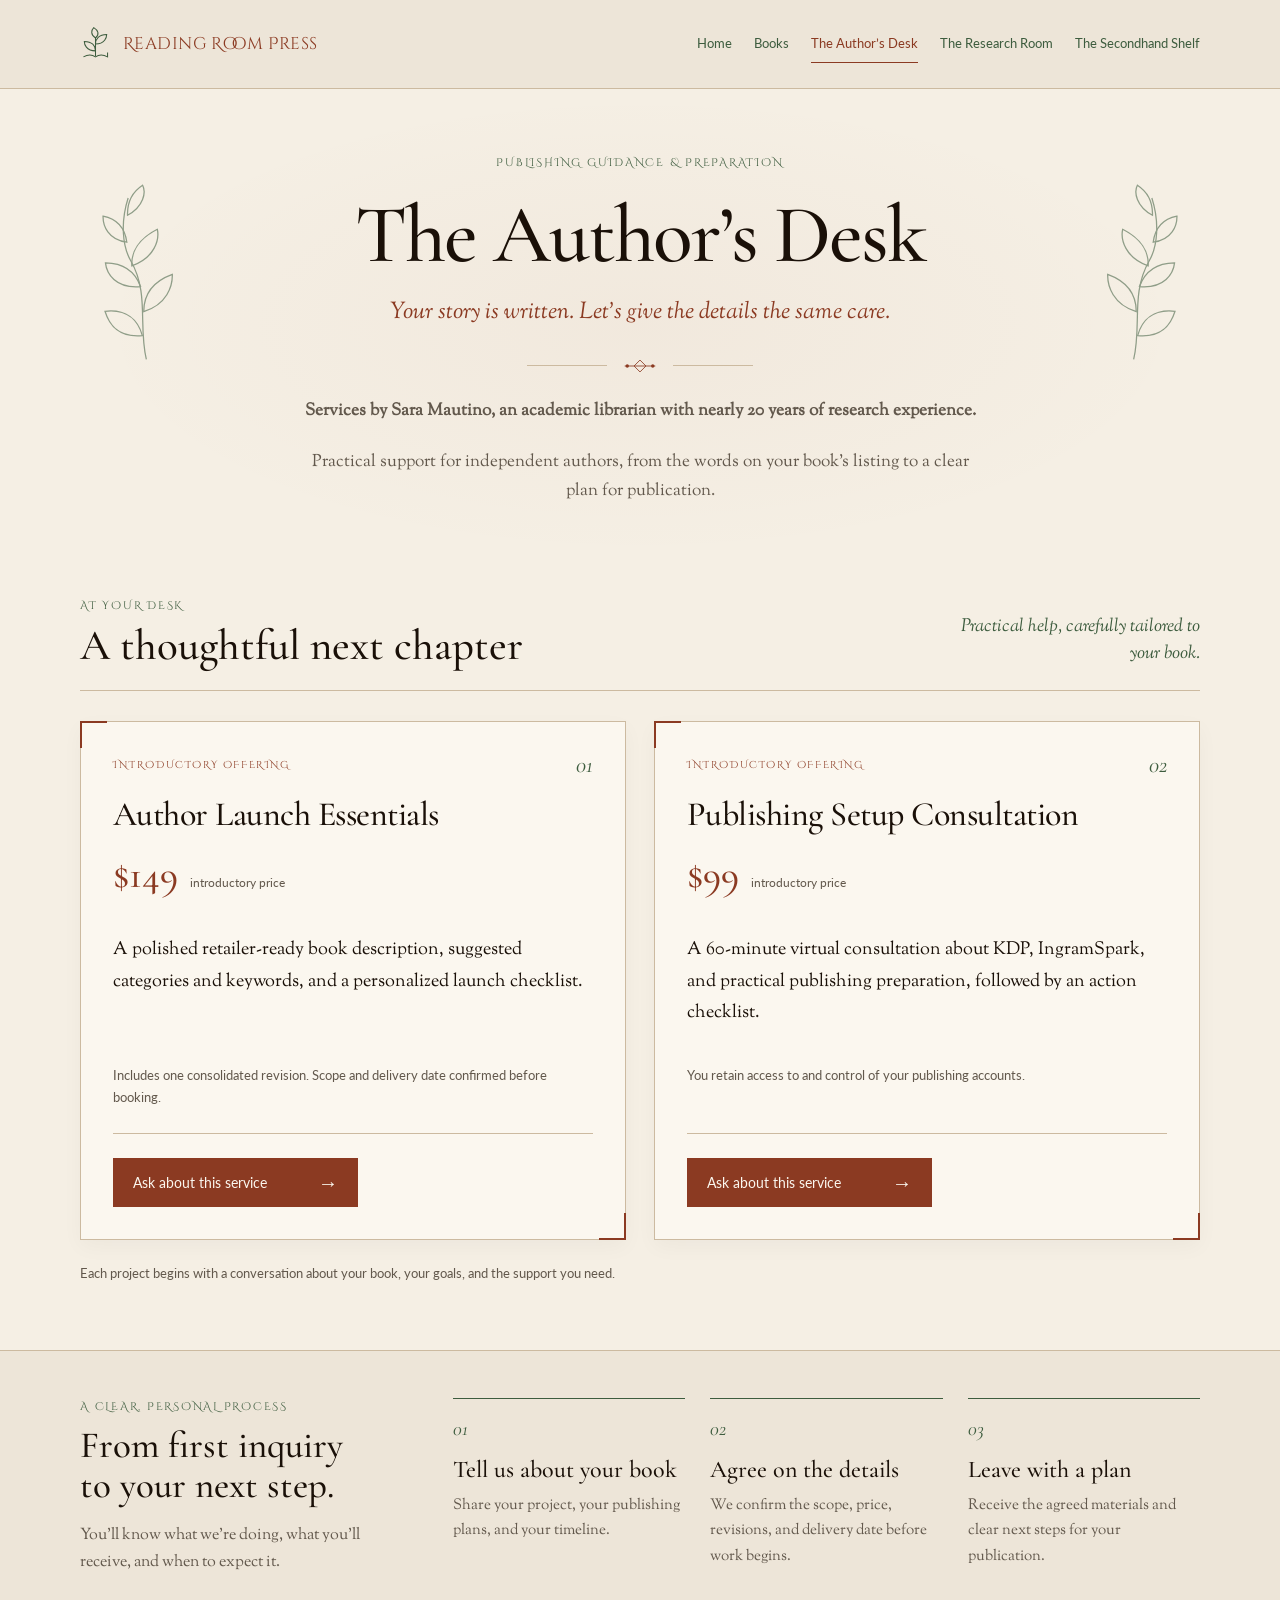
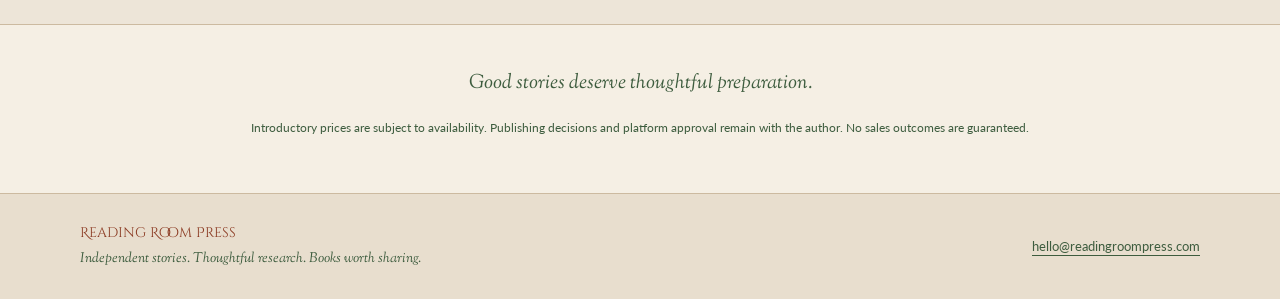
==== commit 80d62cfc: "Credit professional author services to Sara Mautino" ====
--- a/authors-desk.html
+++ b/authors-desk.html
@@ -3,7 +3,7 @@
 <head>
 <meta charset="utf-8">
 <meta name="viewport" content="width=device-width,initial-scale=1">
-<meta name="description" content="Publishing support from an author and academic librarian with nearly 20 years of research experience.">
+<meta name="description" content="Publishing support from Sara Mautino, an academic librarian with nearly 20 years of research experience.">
 <title>The Author’s Desk | Reading Room Press</title>
 <link rel="preconnect" href="https://fonts.googleapis.com">
 <link rel="preconnect" href="https://fonts.gstatic.com" crossorigin>
@@ -14,7 +14,7 @@
 <a class="skip" href="#main">Skip to content</a>
 <header class="site-header"><div class="wrap masthead"><a class="brand" href="https://readingroompress.com/"><svg viewBox="0 0 36 40" fill="none" aria-hidden="true"><path d="M18 34V12m0 16C7 28 5 20 5 17c9 0 13 5 13 11Zm0-8c11 0 13-8 13-11-9 0-13 5-13 11ZM4 35c5-3 10-3 14 0 4-3 9-3 14 0v-5" stroke="currentColor" stroke-width="1.2"/><path d="M18 13c-6-4-5-9-2-12 5 3 7 8 2 12Z" stroke="currentColor" stroke-width="1.2"/></svg><span>Reading Room Press</span></a><nav class="site-nav" aria-label="Main navigation"><a href="https://readingroompress.com/">Home</a><a href="https://readingroompress.com/the-year-that-wasnt-hers.html">Books</a><a href="authors-desk.html" aria-current="page">The Author’s Desk</a><a href="research-room.html">The Research Room</a><a href="secondhand-shelf.html">The Secondhand Shelf</a></nav></div></header>
 <main id="main">
-<div class="wrap hero"><div class="hero-sprig"><svg viewBox="0 0 100 180" fill="none" xmlns="http://www.w3.org/2000/svg" aria-hidden="true"><g stroke="currentColor" stroke-width="1.2"><path d="M46 168C45 135 62 107 51 73C46 58 49 35 61 14"/><path d="M47 145C22 142 18 126 17 115C37 117 46 129 47 145ZM53 123C76 121 85 105 87 94C66 97 56 109 53 123ZM55 99C31 96 26 80 27 70C45 74 53 85 55 99ZM51 78C74 75 82 59 82 49C63 54 53 65 51 78ZM51 55C34 49 32 35 34 26C48 32 52 42 51 55ZM57 30C74 25 79 12 77 5C64 10 59 19 57 30Z"/></g></svg></div><div class="hero-sprig right"><svg viewBox="0 0 100 180" fill="none" xmlns="http://www.w3.org/2000/svg" aria-hidden="true"><g stroke="currentColor" stroke-width="1.2"><path d="M46 168C45 135 62 107 51 73C46 58 49 35 61 14"/><path d="M47 145C22 142 18 126 17 115C37 117 46 129 47 145ZM53 123C76 121 85 105 87 94C66 97 56 109 53 123ZM55 99C31 96 26 80 27 70C45 74 53 85 55 99ZM51 78C74 75 82 59 82 49C63 54 53 65 51 78ZM51 55C34 49 32 35 34 26C48 32 52 42 51 55ZM57 30C74 25 79 12 77 5C64 10 59 19 57 30Z"/></g></svg></div><p class="eyebrow">Publishing guidance &amp; preparation</p><h1 id="authors-title" tabindex="-1">The Author’s Desk</h1><p class="lead">Your story is written. Let’s give the details the same care.</p><div class="ornament" aria-hidden="true"><svg viewBox="0 0 40 20" fill="none"><path d="M2 10h36M20 3l7 7-7 7-7-7Z" stroke="currentColor"/><circle cx="5" cy="10" r="2" fill="currentColor"/><circle cx="35" cy="10" r="2" fill="currentColor"/></svg></div><p class="hero-copy"><strong>Led by Sara Sweeney, an author and academic librarian with nearly 20 years of research experience.</strong></p><p class="hero-copy">Practical support for independent authors, from the words on your book’s listing to a clear plan for publication.</p></div>
+<div class="wrap hero"><div class="hero-sprig"><svg viewBox="0 0 100 180" fill="none" xmlns="http://www.w3.org/2000/svg" aria-hidden="true"><g stroke="currentColor" stroke-width="1.2"><path d="M46 168C45 135 62 107 51 73C46 58 49 35 61 14"/><path d="M47 145C22 142 18 126 17 115C37 117 46 129 47 145ZM53 123C76 121 85 105 87 94C66 97 56 109 53 123ZM55 99C31 96 26 80 27 70C45 74 53 85 55 99ZM51 78C74 75 82 59 82 49C63 54 53 65 51 78ZM51 55C34 49 32 35 34 26C48 32 52 42 51 55ZM57 30C74 25 79 12 77 5C64 10 59 19 57 30Z"/></g></svg></div><div class="hero-sprig right"><svg viewBox="0 0 100 180" fill="none" xmlns="http://www.w3.org/2000/svg" aria-hidden="true"><g stroke="currentColor" stroke-width="1.2"><path d="M46 168C45 135 62 107 51 73C46 58 49 35 61 14"/><path d="M47 145C22 142 18 126 17 115C37 117 46 129 47 145ZM53 123C76 121 85 105 87 94C66 97 56 109 53 123ZM55 99C31 96 26 80 27 70C45 74 53 85 55 99ZM51 78C74 75 82 59 82 49C63 54 53 65 51 78ZM51 55C34 49 32 35 34 26C48 32 52 42 51 55ZM57 30C74 25 79 12 77 5C64 10 59 19 57 30Z"/></g></svg></div><p class="eyebrow">Publishing guidance &amp; preparation</p><h1 id="authors-title" tabindex="-1">The Author’s Desk</h1><p class="lead">Your story is written. Let’s give the details the same care.</p><div class="ornament" aria-hidden="true"><svg viewBox="0 0 40 20" fill="none"><path d="M2 10h36M20 3l7 7-7 7-7-7Z" stroke="currentColor"/><circle cx="5" cy="10" r="2" fill="currentColor"/><circle cx="35" cy="10" r="2" fill="currentColor"/></svg></div><p class="hero-copy"><strong>Services by Sara Mautino, an academic librarian with nearly 20 years of research experience.</strong></p><p class="hero-copy">Practical support for independent authors, from the words on your book’s listing to a clear plan for publication.</p></div>
 <section class="section wrap"><div class="section-heading"><div><p class="eyebrow">At your desk</p><h2>A thoughtful next chapter</h2></div><p class="aside">Practical help, carefully tailored to your book.</p></div><div class="service-grid">
 <article class="service-card"><div class="card-top"><p class="eyebrow">Introductory offering</p><span class="number" aria-hidden="true">01</span></div><h3>Author Launch Essentials</h3><p class="price">$149<span>introductory price</span></p><p class="description">A polished retailer-ready book description, suggested categories and keywords, and a personalized launch checklist.</p><p class="fine">Includes one consolidated revision. Scope and delivery date confirmed before booking.</p><div class="card-action"><a class="btn" href="mailto:hello@readingroompress.com?subject=Author%20Launch%20Essentials%20Inquiry">Ask about this service</a></div></article>
 <article class="service-card"><div class="card-top"><p class="eyebrow">Introductory offering</p><span class="number" aria-hidden="true">02</span></div><h3>Publishing Setup Consultation</h3><p class="price">$99<span>introductory price</span></p><p class="description">A 60-minute virtual consultation about KDP, IngramSpark, and practical publishing preparation, followed by an action checklist.</p><p class="fine">You retain access to and control of your publishing accounts.</p><div class="card-action"><a class="btn" href="mailto:hello@readingroompress.com?subject=Publishing%20Consultation%20Inquiry">Ask about this service</a></div></article>
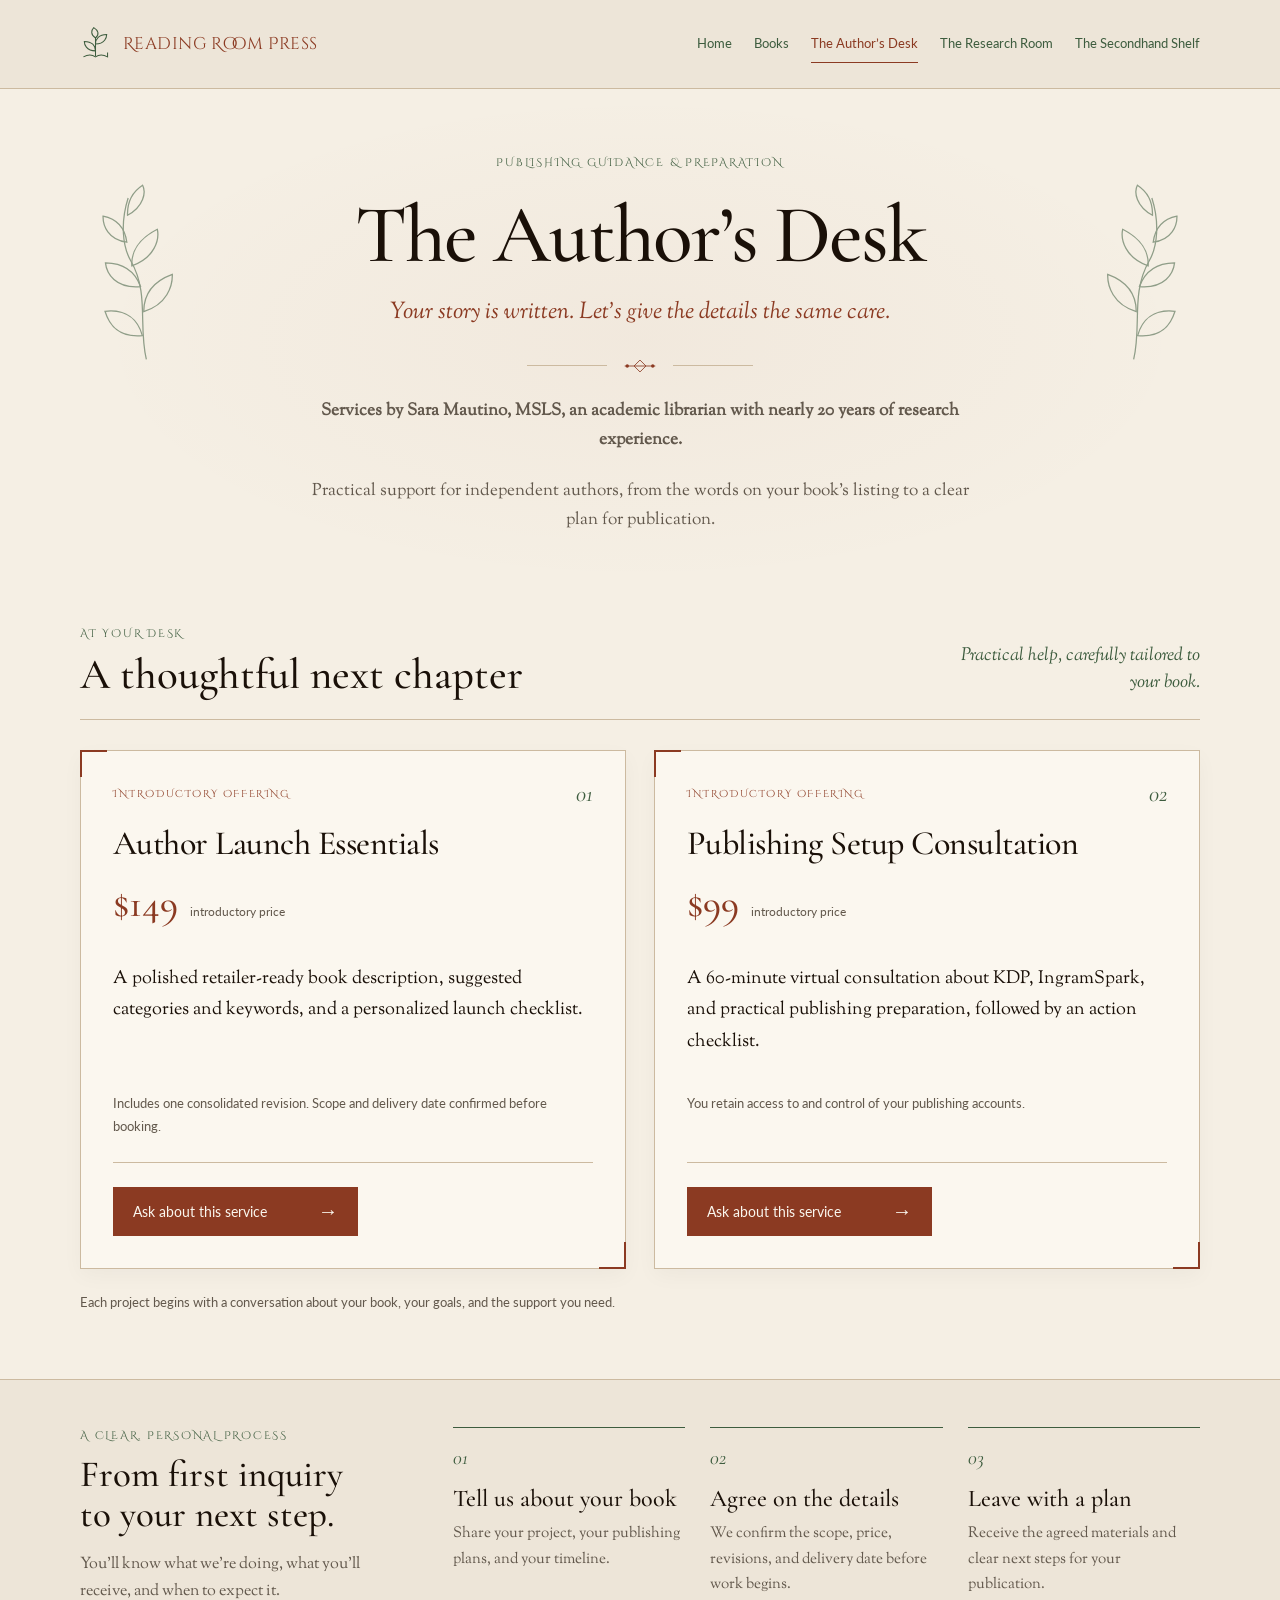
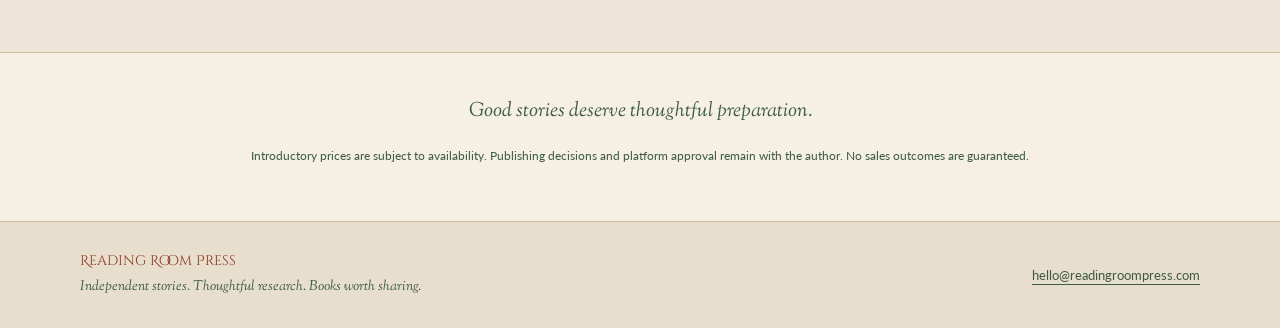
==== commit da7d19cd: "Add MSLS credential after Sara Mautino on author services page" ====
--- a/authors-desk.html
+++ b/authors-desk.html
@@ -3,7 +3,7 @@
 <head>
 <meta charset="utf-8">
 <meta name="viewport" content="width=device-width,initial-scale=1">
-<meta name="description" content="Publishing support from Sara Mautino, an academic librarian with nearly 20 years of research experience.">
+<meta name="description" content="Publishing support from Sara Mautino, MSLS, an academic librarian with nearly 20 years of research experience.">
 <title>The Author’s Desk | Reading Room Press</title>
 <link rel="preconnect" href="https://fonts.googleapis.com">
 <link rel="preconnect" href="https://fonts.gstatic.com" crossorigin>
@@ -14,7 +14,7 @@
 <a class="skip" href="#main">Skip to content</a>
 <header class="site-header"><div class="wrap masthead"><a class="brand" href="https://readingroompress.com/"><svg viewBox="0 0 36 40" fill="none" aria-hidden="true"><path d="M18 34V12m0 16C7 28 5 20 5 17c9 0 13 5 13 11Zm0-8c11 0 13-8 13-11-9 0-13 5-13 11ZM4 35c5-3 10-3 14 0 4-3 9-3 14 0v-5" stroke="currentColor" stroke-width="1.2"/><path d="M18 13c-6-4-5-9-2-12 5 3 7 8 2 12Z" stroke="currentColor" stroke-width="1.2"/></svg><span>Reading Room Press</span></a><nav class="site-nav" aria-label="Main navigation"><a href="https://readingroompress.com/">Home</a><a href="https://readingroompress.com/the-year-that-wasnt-hers.html">Books</a><a href="authors-desk.html" aria-current="page">The Author’s Desk</a><a href="research-room.html">The Research Room</a><a href="secondhand-shelf.html">The Secondhand Shelf</a></nav></div></header>
 <main id="main">
-<div class="wrap hero"><div class="hero-sprig"><svg viewBox="0 0 100 180" fill="none" xmlns="http://www.w3.org/2000/svg" aria-hidden="true"><g stroke="currentColor" stroke-width="1.2"><path d="M46 168C45 135 62 107 51 73C46 58 49 35 61 14"/><path d="M47 145C22 142 18 126 17 115C37 117 46 129 47 145ZM53 123C76 121 85 105 87 94C66 97 56 109 53 123ZM55 99C31 96 26 80 27 70C45 74 53 85 55 99ZM51 78C74 75 82 59 82 49C63 54 53 65 51 78ZM51 55C34 49 32 35 34 26C48 32 52 42 51 55ZM57 30C74 25 79 12 77 5C64 10 59 19 57 30Z"/></g></svg></div><div class="hero-sprig right"><svg viewBox="0 0 100 180" fill="none" xmlns="http://www.w3.org/2000/svg" aria-hidden="true"><g stroke="currentColor" stroke-width="1.2"><path d="M46 168C45 135 62 107 51 73C46 58 49 35 61 14"/><path d="M47 145C22 142 18 126 17 115C37 117 46 129 47 145ZM53 123C76 121 85 105 87 94C66 97 56 109 53 123ZM55 99C31 96 26 80 27 70C45 74 53 85 55 99ZM51 78C74 75 82 59 82 49C63 54 53 65 51 78ZM51 55C34 49 32 35 34 26C48 32 52 42 51 55ZM57 30C74 25 79 12 77 5C64 10 59 19 57 30Z"/></g></svg></div><p class="eyebrow">Publishing guidance &amp; preparation</p><h1 id="authors-title" tabindex="-1">The Author’s Desk</h1><p class="lead">Your story is written. Let’s give the details the same care.</p><div class="ornament" aria-hidden="true"><svg viewBox="0 0 40 20" fill="none"><path d="M2 10h36M20 3l7 7-7 7-7-7Z" stroke="currentColor"/><circle cx="5" cy="10" r="2" fill="currentColor"/><circle cx="35" cy="10" r="2" fill="currentColor"/></svg></div><p class="hero-copy"><strong>Services by Sara Mautino, an academic librarian with nearly 20 years of research experience.</strong></p><p class="hero-copy">Practical support for independent authors, from the words on your book’s listing to a clear plan for publication.</p></div>
+<div class="wrap hero"><div class="hero-sprig"><svg viewBox="0 0 100 180" fill="none" xmlns="http://www.w3.org/2000/svg" aria-hidden="true"><g stroke="currentColor" stroke-width="1.2"><path d="M46 168C45 135 62 107 51 73C46 58 49 35 61 14"/><path d="M47 145C22 142 18 126 17 115C37 117 46 129 47 145ZM53 123C76 121 85 105 87 94C66 97 56 109 53 123ZM55 99C31 96 26 80 27 70C45 74 53 85 55 99ZM51 78C74 75 82 59 82 49C63 54 53 65 51 78ZM51 55C34 49 32 35 34 26C48 32 52 42 51 55ZM57 30C74 25 79 12 77 5C64 10 59 19 57 30Z"/></g></svg></div><div class="hero-sprig right"><svg viewBox="0 0 100 180" fill="none" xmlns="http://www.w3.org/2000/svg" aria-hidden="true"><g stroke="currentColor" stroke-width="1.2"><path d="M46 168C45 135 62 107 51 73C46 58 49 35 61 14"/><path d="M47 145C22 142 18 126 17 115C37 117 46 129 47 145ZM53 123C76 121 85 105 87 94C66 97 56 109 53 123ZM55 99C31 96 26 80 27 70C45 74 53 85 55 99ZM51 78C74 75 82 59 82 49C63 54 53 65 51 78ZM51 55C34 49 32 35 34 26C48 32 52 42 51 55ZM57 30C74 25 79 12 77 5C64 10 59 19 57 30Z"/></g></svg></div><p class="eyebrow">Publishing guidance &amp; preparation</p><h1 id="authors-title" tabindex="-1">The Author’s Desk</h1><p class="lead">Your story is written. Let’s give the details the same care.</p><div class="ornament" aria-hidden="true"><svg viewBox="0 0 40 20" fill="none"><path d="M2 10h36M20 3l7 7-7 7-7-7Z" stroke="currentColor"/><circle cx="5" cy="10" r="2" fill="currentColor"/><circle cx="35" cy="10" r="2" fill="currentColor"/></svg></div><p class="hero-copy"><strong>Services by Sara Mautino, MSLS, an academic librarian with nearly 20 years of research experience.</strong></p><p class="hero-copy">Practical support for independent authors, from the words on your book’s listing to a clear plan for publication.</p></div>
 <section class="section wrap"><div class="section-heading"><div><p class="eyebrow">At your desk</p><h2>A thoughtful next chapter</h2></div><p class="aside">Practical help, carefully tailored to your book.</p></div><div class="service-grid">
 <article class="service-card"><div class="card-top"><p class="eyebrow">Introductory offering</p><span class="number" aria-hidden="true">01</span></div><h3>Author Launch Essentials</h3><p class="price">$149<span>introductory price</span></p><p class="description">A polished retailer-ready book description, suggested categories and keywords, and a personalized launch checklist.</p><p class="fine">Includes one consolidated revision. Scope and delivery date confirmed before booking.</p><div class="card-action"><a class="btn" href="mailto:hello@readingroompress.com?subject=Author%20Launch%20Essentials%20Inquiry">Ask about this service</a></div></article>
 <article class="service-card"><div class="card-top"><p class="eyebrow">Introductory offering</p><span class="number" aria-hidden="true">02</span></div><h3>Publishing Setup Consultation</h3><p class="price">$99<span>introductory price</span></p><p class="description">A 60-minute virtual consultation about KDP, IngramSpark, and practical publishing preparation, followed by an action checklist.</p><p class="fine">You retain access to and control of your publishing accounts.</p><div class="card-action"><a class="btn" href="mailto:hello@readingroompress.com?subject=Publishing%20Consultation%20Inquiry">Ask about this service</a></div></article>
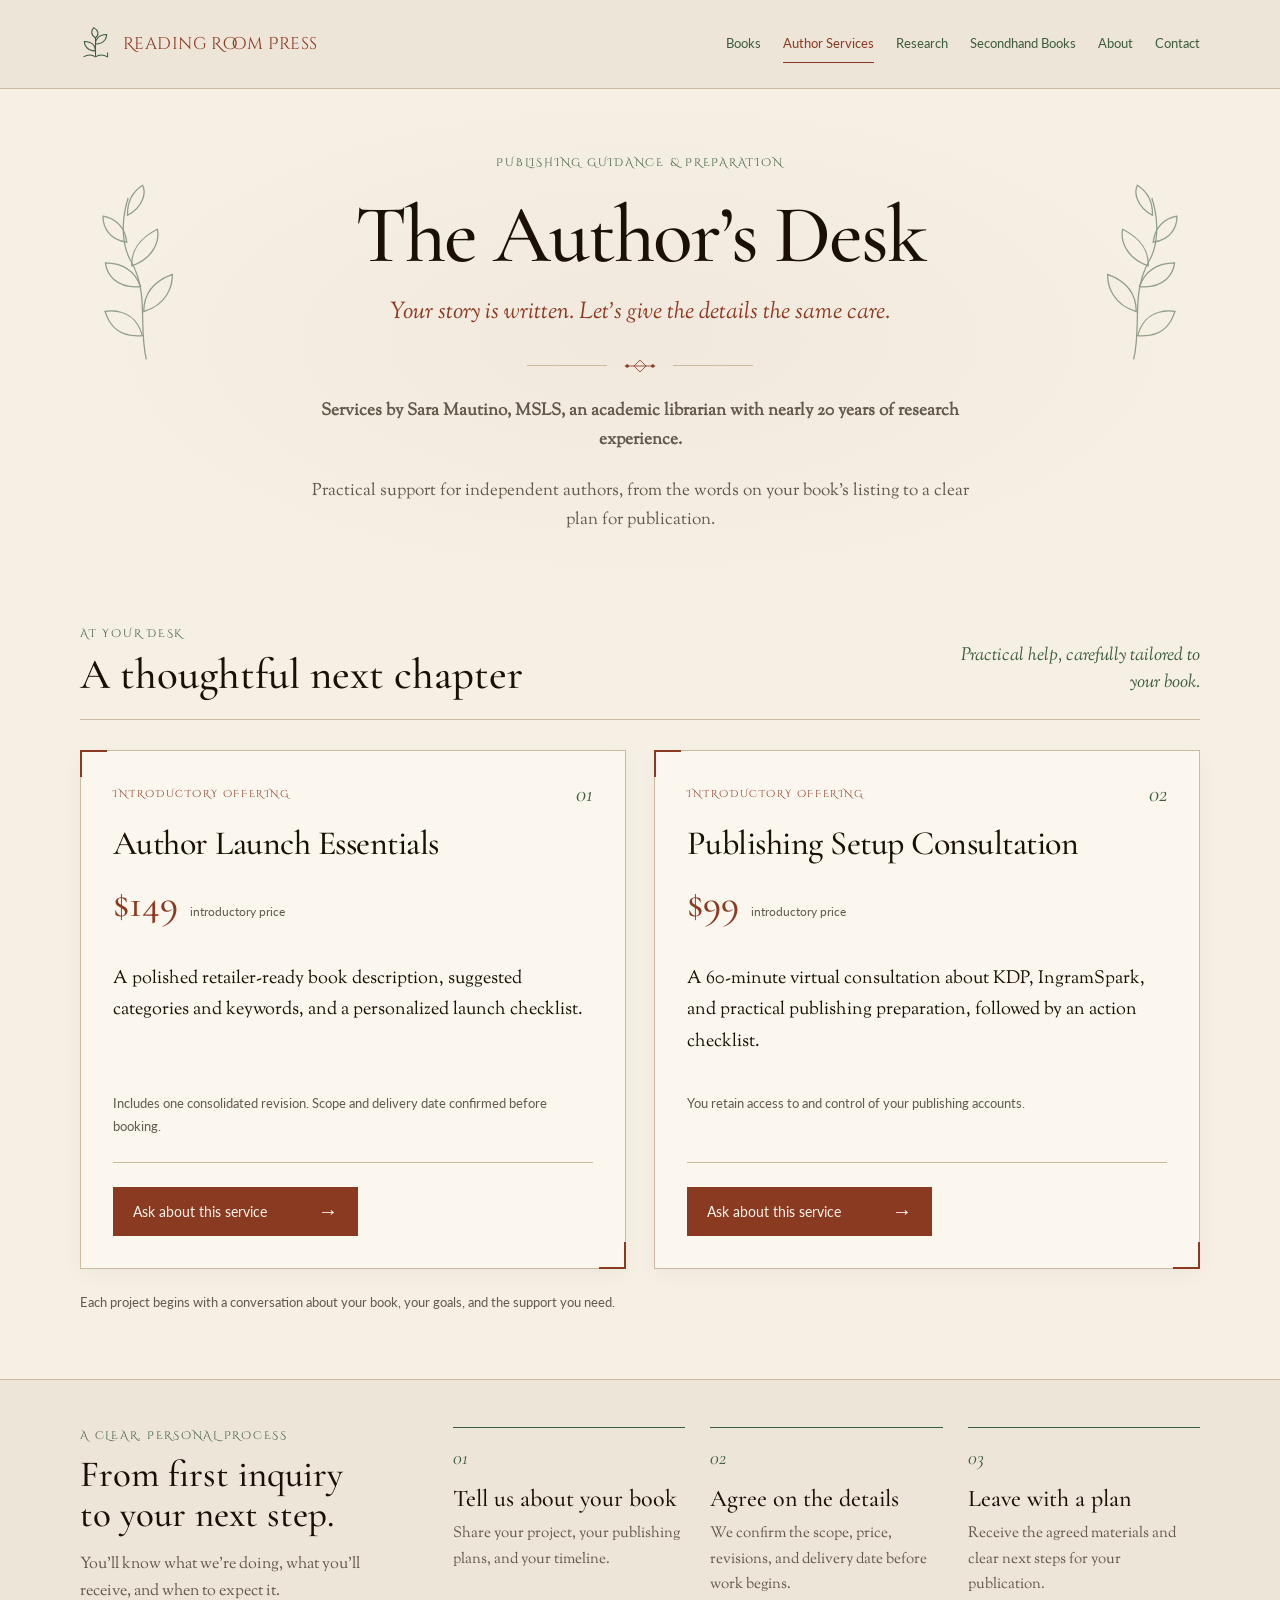
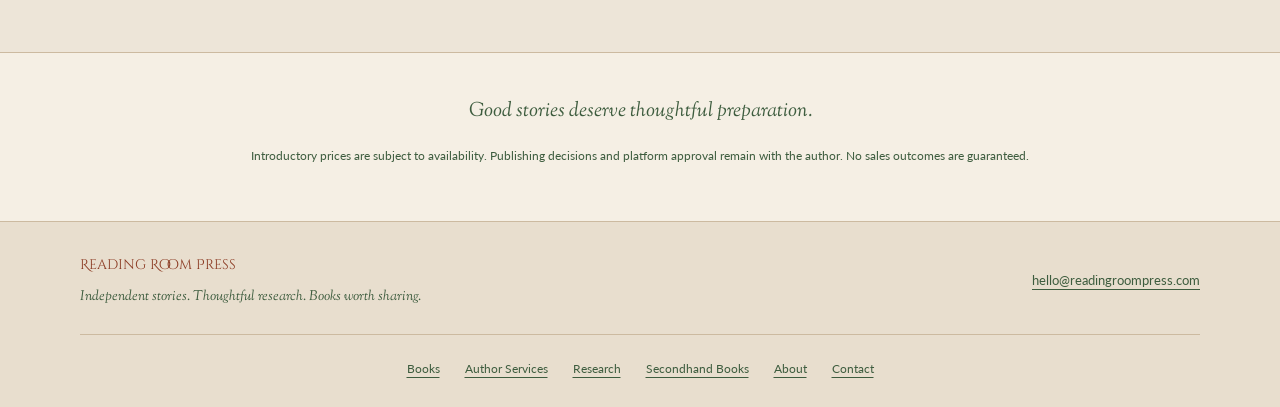
==== commit 1ed56a28: "Build integrated Reading Room Press homepage and tested full-site preview" ====
--- a/authors-desk.html
+++ b/authors-desk.html
@@ -1,26 +1,27 @@
-<!doctype html>
+<!DOCTYPE html>
+
 <html lang="en">
 <head>
-<meta charset="utf-8">
-<meta name="viewport" content="width=device-width,initial-scale=1">
-<meta name="description" content="Publishing support from Sara Mautino, MSLS, an academic librarian with nearly 20 years of research experience.">
+<meta charset="utf-8"/>
+<meta content="width=device-width,initial-scale=1" name="viewport"/>
+<meta content="Publishing support from Sara Mautino, MSLS, an academic librarian with nearly 20 years of research experience." name="description"/>
 <title>The Author’s Desk | Reading Room Press</title>
-<link rel="preconnect" href="https://fonts.googleapis.com">
-<link rel="preconnect" href="https://fonts.gstatic.com" crossorigin>
-<link href="https://fonts.googleapis.com/css2?family=Cormorant+Garamond:ital,wght@0,400;0,500;0,600;1,400;1,500&amp;family=IM+Fell+English:ital@0;1&amp;family=Cinzel+Decorative:wght@400;700&amp;family=Sorts+Mill+Goudy:ital@0;1&amp;family=Lato:wght@400;700&amp;display=swap" rel="stylesheet">
-<link rel="stylesheet" href="reading-room-services.css">
-</head>
+<link href="https://fonts.googleapis.com" rel="preconnect"/>
+<link crossorigin="" href="https://fonts.gstatic.com" rel="preconnect"/>
+<link href="https://fonts.googleapis.com/css2?family=Cormorant+Garamond:ital,wght@0,400;0,500;0,600;1,400;1,500&amp;family=IM+Fell+English:ital@0;1&amp;family=Cinzel+Decorative:wght@400;700&amp;family=Sorts+Mill+Goudy:ital@0;1&amp;family=Lato:wght@400;700&amp;display=swap" rel="stylesheet"/>
+<link href="reading-room-services.css" rel="stylesheet"/>
+<link href="reading-room-home.css" rel="stylesheet"/></head>
 <body>
 <a class="skip" href="#main">Skip to content</a>
-<header class="site-header"><div class="wrap masthead"><a class="brand" href="https://readingroompress.com/"><svg viewBox="0 0 36 40" fill="none" aria-hidden="true"><path d="M18 34V12m0 16C7 28 5 20 5 17c9 0 13 5 13 11Zm0-8c11 0 13-8 13-11-9 0-13 5-13 11ZM4 35c5-3 10-3 14 0 4-3 9-3 14 0v-5" stroke="currentColor" stroke-width="1.2"/><path d="M18 13c-6-4-5-9-2-12 5 3 7 8 2 12Z" stroke="currentColor" stroke-width="1.2"/></svg><span>Reading Room Press</span></a><nav class="site-nav" aria-label="Main navigation"><a href="https://readingroompress.com/">Home</a><a href="https://readingroompress.com/the-year-that-wasnt-hers.html">Books</a><a href="authors-desk.html" aria-current="page">The Author’s Desk</a><a href="research-room.html">The Research Room</a><a href="secondhand-shelf.html">The Secondhand Shelf</a></nav></div></header>
+<header class="site-header"><div class="wrap masthead"><a class="brand" href="index.html"><svg aria-hidden="true" fill="none" viewbox="0 0 36 40"><path d="M18 34V12m0 16C7 28 5 20 5 17c9 0 13 5 13 11Zm0-8c11 0 13-8 13-11-9 0-13 5-13 11ZM4 35c5-3 10-3 14 0 4-3 9-3 14 0v-5" stroke="currentColor" stroke-width="1.2"></path><path d="M18 13c-6-4-5-9-2-12 5 3 7 8 2 12Z" stroke="currentColor" stroke-width="1.2"></path></svg><span>Reading Room Press</span></a><nav aria-label="Main navigation" class="site-nav"><a href="index.html#featured-book">Books</a><a aria-current="page" href="authors-desk.html">Author Services</a><a href="research-room.html">Research</a><a href="secondhand-shelf.html">Secondhand Books</a><a href="index.html#about">About</a><a href="index.html#contact">Contact</a></nav></div></header>
 <main id="main">
-<div class="wrap hero"><div class="hero-sprig"><svg viewBox="0 0 100 180" fill="none" xmlns="http://www.w3.org/2000/svg" aria-hidden="true"><g stroke="currentColor" stroke-width="1.2"><path d="M46 168C45 135 62 107 51 73C46 58 49 35 61 14"/><path d="M47 145C22 142 18 126 17 115C37 117 46 129 47 145ZM53 123C76 121 85 105 87 94C66 97 56 109 53 123ZM55 99C31 96 26 80 27 70C45 74 53 85 55 99ZM51 78C74 75 82 59 82 49C63 54 53 65 51 78ZM51 55C34 49 32 35 34 26C48 32 52 42 51 55ZM57 30C74 25 79 12 77 5C64 10 59 19 57 30Z"/></g></svg></div><div class="hero-sprig right"><svg viewBox="0 0 100 180" fill="none" xmlns="http://www.w3.org/2000/svg" aria-hidden="true"><g stroke="currentColor" stroke-width="1.2"><path d="M46 168C45 135 62 107 51 73C46 58 49 35 61 14"/><path d="M47 145C22 142 18 126 17 115C37 117 46 129 47 145ZM53 123C76 121 85 105 87 94C66 97 56 109 53 123ZM55 99C31 96 26 80 27 70C45 74 53 85 55 99ZM51 78C74 75 82 59 82 49C63 54 53 65 51 78ZM51 55C34 49 32 35 34 26C48 32 52 42 51 55ZM57 30C74 25 79 12 77 5C64 10 59 19 57 30Z"/></g></svg></div><p class="eyebrow">Publishing guidance &amp; preparation</p><h1 id="authors-title" tabindex="-1">The Author’s Desk</h1><p class="lead">Your story is written. Let’s give the details the same care.</p><div class="ornament" aria-hidden="true"><svg viewBox="0 0 40 20" fill="none"><path d="M2 10h36M20 3l7 7-7 7-7-7Z" stroke="currentColor"/><circle cx="5" cy="10" r="2" fill="currentColor"/><circle cx="35" cy="10" r="2" fill="currentColor"/></svg></div><p class="hero-copy"><strong>Services by Sara Mautino, MSLS, an academic librarian with nearly 20 years of research experience.</strong></p><p class="hero-copy">Practical support for independent authors, from the words on your book’s listing to a clear plan for publication.</p></div>
+<div class="wrap hero"><div class="hero-sprig"><svg aria-hidden="true" fill="none" viewbox="0 0 100 180" xmlns="http://www.w3.org/2000/svg"><g stroke="currentColor" stroke-width="1.2"><path d="M46 168C45 135 62 107 51 73C46 58 49 35 61 14"></path><path d="M47 145C22 142 18 126 17 115C37 117 46 129 47 145ZM53 123C76 121 85 105 87 94C66 97 56 109 53 123ZM55 99C31 96 26 80 27 70C45 74 53 85 55 99ZM51 78C74 75 82 59 82 49C63 54 53 65 51 78ZM51 55C34 49 32 35 34 26C48 32 52 42 51 55ZM57 30C74 25 79 12 77 5C64 10 59 19 57 30Z"></path></g></svg></div><div class="hero-sprig right"><svg aria-hidden="true" fill="none" viewbox="0 0 100 180" xmlns="http://www.w3.org/2000/svg"><g stroke="currentColor" stroke-width="1.2"><path d="M46 168C45 135 62 107 51 73C46 58 49 35 61 14"></path><path d="M47 145C22 142 18 126 17 115C37 117 46 129 47 145ZM53 123C76 121 85 105 87 94C66 97 56 109 53 123ZM55 99C31 96 26 80 27 70C45 74 53 85 55 99ZM51 78C74 75 82 59 82 49C63 54 53 65 51 78ZM51 55C34 49 32 35 34 26C48 32 52 42 51 55ZM57 30C74 25 79 12 77 5C64 10 59 19 57 30Z"></path></g></svg></div><p class="eyebrow">Publishing guidance &amp; preparation</p><h1 id="authors-title" tabindex="-1">The Author’s Desk</h1><p class="lead">Your story is written. Let’s give the details the same care.</p><div aria-hidden="true" class="ornament"><svg fill="none" viewbox="0 0 40 20"><path d="M2 10h36M20 3l7 7-7 7-7-7Z" stroke="currentColor"></path><circle cx="5" cy="10" fill="currentColor" r="2"></circle><circle cx="35" cy="10" fill="currentColor" r="2"></circle></svg></div><p class="hero-copy"><strong>Services by Sara Mautino, MSLS, an academic librarian with nearly 20 years of research experience.</strong></p><p class="hero-copy">Practical support for independent authors, from the words on your book’s listing to a clear plan for publication.</p></div>
 <section class="section wrap"><div class="section-heading"><div><p class="eyebrow">At your desk</p><h2>A thoughtful next chapter</h2></div><p class="aside">Practical help, carefully tailored to your book.</p></div><div class="service-grid">
-<article class="service-card"><div class="card-top"><p class="eyebrow">Introductory offering</p><span class="number" aria-hidden="true">01</span></div><h3>Author Launch Essentials</h3><p class="price">$149<span>introductory price</span></p><p class="description">A polished retailer-ready book description, suggested categories and keywords, and a personalized launch checklist.</p><p class="fine">Includes one consolidated revision. Scope and delivery date confirmed before booking.</p><div class="card-action"><a class="btn" href="mailto:hello@readingroompress.com?subject=Author%20Launch%20Essentials%20Inquiry">Ask about this service</a></div></article>
-<article class="service-card"><div class="card-top"><p class="eyebrow">Introductory offering</p><span class="number" aria-hidden="true">02</span></div><h3>Publishing Setup Consultation</h3><p class="price">$99<span>introductory price</span></p><p class="description">A 60-minute virtual consultation about KDP, IngramSpark, and practical publishing preparation, followed by an action checklist.</p><p class="fine">You retain access to and control of your publishing accounts.</p><div class="card-action"><a class="btn" href="mailto:hello@readingroompress.com?subject=Publishing%20Consultation%20Inquiry">Ask about this service</a></div></article>
+<article class="service-card"><div class="card-top"><p class="eyebrow">Introductory offering</p><span aria-hidden="true" class="number">01</span></div><h3>Author Launch Essentials</h3><p class="price">$149<span>introductory price</span></p><p class="description">A polished retailer-ready book description, suggested categories and keywords, and a personalized launch checklist.</p><p class="fine">Includes one consolidated revision. Scope and delivery date confirmed before booking.</p><div class="card-action"><a class="btn" href="mailto:hello@readingroompress.com?subject=Author%20Launch%20Essentials%20Inquiry">Ask about this service</a></div></article>
+<article class="service-card"><div class="card-top"><p class="eyebrow">Introductory offering</p><span aria-hidden="true" class="number">02</span></div><h3>Publishing Setup Consultation</h3><p class="price">$99<span>introductory price</span></p><p class="description">A 60-minute virtual consultation about KDP, IngramSpark, and practical publishing preparation, followed by an action checklist.</p><p class="fine">You retain access to and control of your publishing accounts.</p><div class="card-action"><a class="btn" href="mailto:hello@readingroompress.com?subject=Publishing%20Consultation%20Inquiry">Ask about this service</a></div></article>
 </div><p class="below-note">Each project begins with a conversation about your book, your goals, and the support you need.</p></section>
-<section class="process-band"><div class="wrap process-layout"><div class="process-intro"><p class="eyebrow">A clear, personal process</p><h2>From first inquiry<br>to your next step.</h2><p>You’ll know what we’re doing, what you’ll receive, and when to expect it.</p></div><ol class="steps"><li><span class="number" aria-hidden="true">01</span><h3>Tell us about your book</h3><p>Share your project, your publishing plans, and your timeline.</p></li><li><span class="number" aria-hidden="true">02</span><h3>Agree on the details</h3><p>We confirm the scope, price, revisions, and delivery date before work begins.</p></li><li><span class="number" aria-hidden="true">03</span><h3>Leave with a plan</h3><p>Receive the agreed materials and clear next steps for your publication.</p></li></ol></div></section>
+<section class="process-band"><div class="wrap process-layout"><div class="process-intro"><p class="eyebrow">A clear, personal process</p><h2>From first inquiry<br/>to your next step.</h2><p>You’ll know what we’re doing, what you’ll receive, and when to expect it.</p></div><ol class="steps"><li><span aria-hidden="true" class="number">01</span><h3>Tell us about your book</h3><p>Share your project, your publishing plans, and your timeline.</p></li><li><span aria-hidden="true" class="number">02</span><h3>Agree on the details</h3><p>We confirm the scope, price, revisions, and delivery date before work begins.</p></li><li><span aria-hidden="true" class="number">03</span><h3>Leave with a plan</h3><p>Receive the agreed materials and clear next steps for your publication.</p></li></ol></div></section>
 <div class="wrap closing"><p>Good stories deserve thoughtful preparation.</p><p class="fine">Introductory prices are subject to availability. Publishing decisions and platform approval remain with the author. No sales outcomes are guaranteed.</p></div></main>
-<footer class="site-footer"><div class="wrap footer-inner"><div><p class="footer-title">Reading Room Press</p><p class="footer-caption">Independent stories. Thoughtful research. Books worth sharing.</p></div><p class="footer-contact"><a href="mailto:hello@readingroompress.com">hello@readingroompress.com</a></p></div></footer>
+<footer class="site-footer"><div class="wrap footer-inner"><div><a class="footer-title" href="index.html">Reading Room Press</a><p class="footer-caption">Independent stories. Thoughtful research. Books worth sharing.</p></div><p class="footer-contact"><a href="mailto:hello@readingroompress.com">hello@readingroompress.com</a></p></div><nav aria-label="Footer navigation" class="wrap footer-nav"><a href="index.html#featured-book">Books</a><a href="authors-desk.html">Author Services</a><a href="research-room.html">Research</a><a href="secondhand-shelf.html">Secondhand Books</a><a href="index.html#about">About</a><a href="index.html#contact">Contact</a></nav></footer>
 </body>
 </html>
--- a/reading-room-home.css
+++ b/reading-room-home.css
@@ -0,0 +1,11 @@
+
+/* Homepage and shared navigation. Keep approved service cards unchanged. */
+.footer-title{text-decoration:none}.footer-nav{display:flex;justify-content:center;flex-wrap:wrap;gap:10px 25px;padding-top:23px;margin-top:24px;border-top:1px solid var(--rule)}.footer-nav a{font:12px/1.8 var(--ui);color:var(--moss)}
+.home-hero{position:relative;isolation:isolate;overflow:hidden;background:radial-gradient(ellipse at 10% 70%,rgba(61,92,62,.09),transparent 55%),radial-gradient(ellipse at 85% 15%,rgba(139,58,34,.06),transparent 50%),linear-gradient(180deg,var(--paper-deep),var(--paper));border-bottom:1px solid var(--rule)}.home-border{position:absolute;inset:19px;border:1px solid rgba(139,58,34,.18);pointer-events:none}.home-hero-inner{position:relative;text-align:center;padding:63px 100px 66px}.home-hero h1{font:400 clamp(44px,5.8vw,76px)/1.12 var(--ornamental);letter-spacing:.02em;color:var(--ink);margin:24px 0}.home-hero h1 span{display:block;color:var(--rust);font-size:.66em;letter-spacing:.28em;padding-left:.28em;margin-top:10px}.home-tagline{font:italic 26px/1.55 'IM Fell English',var(--body);color:var(--rust)}.home-intro{max-width:680px;margin:22px auto 0;font-size:17px;line-height:1.85;color:var(--muted)}.home-flourish{display:flex;justify-content:center;align-items:center;gap:15px;margin:23px auto}.home-flourish span{width:80px;height:1px;background:var(--rule)}.home-flourish svg{width:36px;height:18px;color:var(--rust)}.home-sprig{position:absolute;top:115px;width:110px;color:var(--moss);opacity:.52;z-index:-1}.home-sprig.left{left:0;transform:rotate(-12deg)}.home-sprig.right{right:0;transform:scaleX(-1) rotate(-12deg)}.home-actions{display:flex;flex-wrap:wrap;gap:14px;margin-top:28px}.home-hero .home-actions{justify-content:center}.home-actions .btn{width:250px;min-height:52px}.btn.outline{color:var(--rust);background:transparent}.btn.outline:hover{background:var(--rust);color:var(--card)}
+.home-destinations{padding-top:55px}.home-destinations .section-heading{max-width:none}.destination-grid{display:grid;grid-template-columns:repeat(2,minmax(0,1fr));gap:26px}.destination-card{display:grid;grid-template-rows:subgrid;grid-row:span 5;row-gap:0;position:relative;background:var(--card);border:1px solid var(--rule);padding:29px 32px}.destination-card::before,.destination-card::after{content:'';position:absolute;width:25px;height:25px;border-style:solid;border-color:var(--rust);pointer-events:none}.destination-card::before{top:-1px;left:-1px;border-width:2px 0 0 2px}.destination-card::after{bottom:-1px;right:-1px;border-width:0 2px 2px 0}.destination-card h3{font-size:37px;padding-bottom:17px}.destination-description{font-size:17px;line-height:1.8;padding-bottom:20px}.destination-note{font:13px/1.7 var(--ui);color:var(--moss);padding-bottom:22px;margin:0}.destination-card .card-action{align-self:end}.destination-card .btn{width:280px;min-height:51px;font-size:13px;gap:14px}
+.home-book-band{background:var(--paper-deep);border-block:1px solid var(--rule);padding:64px 0}.home-book-layout{display:grid;grid-template-columns:310px 1fr;gap:76px;align-items:center}.home-cover-frame{position:relative;padding:24px 23px 0}.home-cover-frame::before{content:'';position:absolute;inset:8px 0 58px;border:1px solid var(--rule);pointer-events:none}.home-cover{display:block;width:100%;height:auto;box-shadow:9px 12px 25px rgba(41,25,12,.22);position:relative}.book-caption{text-align:center;font:10px/1.7 var(--ornamental);letter-spacing:.12em;color:var(--moss);padding-top:25px}.home-book-copy h2{font-size:clamp(40px,4.5vw,62px);margin:15px 0 13px}.home-book-copy h2 em{color:var(--rust)}.home-byline{font:12px/1.8 var(--ui);letter-spacing:.15em;text-transform:uppercase;color:var(--moss)}.home-book-description{font-size:18px;line-height:1.85;margin-top:25px;border-left:2px solid var(--rule);padding-left:24px}.home-publication{font:12px/1.7 var(--ui);color:var(--muted);margin-top:23px}.home-book-copy .home-actions .btn{width:235px;font-size:13px}
+.home-about{padding-block:70px}.home-about-layout{display:grid;grid-template-columns:280px 1fr;gap:70px;align-items:start}.home-portrait-frame{padding:12px;border:1px solid var(--rule);background:var(--paper-deep);position:relative}.home-portrait-frame img{display:block;width:100%;height:auto;aspect-ratio:3/4;object-fit:cover;object-position:center 30%}.home-portrait-frame p{padding:17px 6px 5px;font:14px/1.8 var(--ui);color:var(--rust);text-align:center}.home-portrait-frame p span{display:block;font:italic 15px/1.7 var(--body);color:var(--moss)}.home-about h2{font-size:45px;margin:13px 0 24px}.home-about h2 em{color:var(--rust)}.home-about-layout>div>p:not(.eyebrow){font-size:17px;line-height:1.9;color:var(--muted)}.home-about-note{margin-top:27px;padding-top:24px;border-top:1px solid var(--rule)}.home-about-note p{font-size:16px}.home-about-note .eyebrow{font-size:11px}.home-about-note .fine{font-size:12px;margin-top:15px}
+.home-contact{background:var(--paper-deep);border-top:1px solid var(--rule);padding:53px 0}.home-contact-inner{text-align:center;max-width:760px}.home-contact h2{font-size:43px;margin:15px 0 21px}.home-contact-inner>p:not(.eyebrow){font-size:17px;color:var(--muted)}.home-contact .btn{margin-top:25px;width:240px}.home-email a{font:13px/1.7 var(--ui)}#featured-book,#about,#contact,#find-your-place{scroll-margin-top:115px}
+@supports not (grid-template-rows:subgrid){.destination-card{display:flex;flex-direction:column}.destination-card .card-action{margin-top:auto;align-self:stretch}}
+@media(max-width:1050px){.home-book-layout{grid-template-columns:260px 1fr;gap:45px}.home-about-layout{grid-template-columns:250px 1fr;gap:45px}.home-hero-inner{padding-inline:85px}.destination-card h3{font-size:33px}}
+@media(max-width:720px){.home-border{inset:10px}.home-hero-inner{padding:40px 16px 44px}.home-hero .eyebrow{font-size:9px;letter-spacing:.1em}.home-hero h1{font-size:clamp(35px,8vw,48px);margin:22px 0}.home-tagline{font-size:22px}.home-intro{font-size:16px}.home-sprig{width:65px;top:115px;opacity:.14}.home-actions{gap:12px;justify-content:center}.home-actions .btn{width:100%;max-width:340px}.home-destinations{padding-top:35px}.home-destinations .section-heading h2{font-size:35px}.destination-grid{grid-template-columns:1fr;gap:24px}.destination-card{display:flex;flex-direction:column;grid-row:auto;padding:26px}.destination-card h3{font-size:33px}.destination-card .btn{width:100%;max-width:none;font-size:13px}.destination-card .card-action{align-self:stretch;margin-top:auto}.home-book-band{padding-block:40px}.home-book-layout{grid-template-columns:1fr;gap:38px}.home-cover-frame{width:min(285px,100%);margin:auto}.home-book-copy h2{font-size:43px}.home-book-copy .home-actions .btn{width:100%;max-width:340px}.home-book-description{font-size:17px;padding-left:18px}.home-about{padding-block:45px}.home-about-layout{grid-template-columns:1fr;gap:34px}.home-portrait-frame{width:min(285px,100%);margin:auto}.home-about h2{font-size:38px}.home-contact{padding-block:40px}.home-contact h2{font-size:37px}.footer-nav{gap:10px 19px}.preview-controls{gap:6px}}
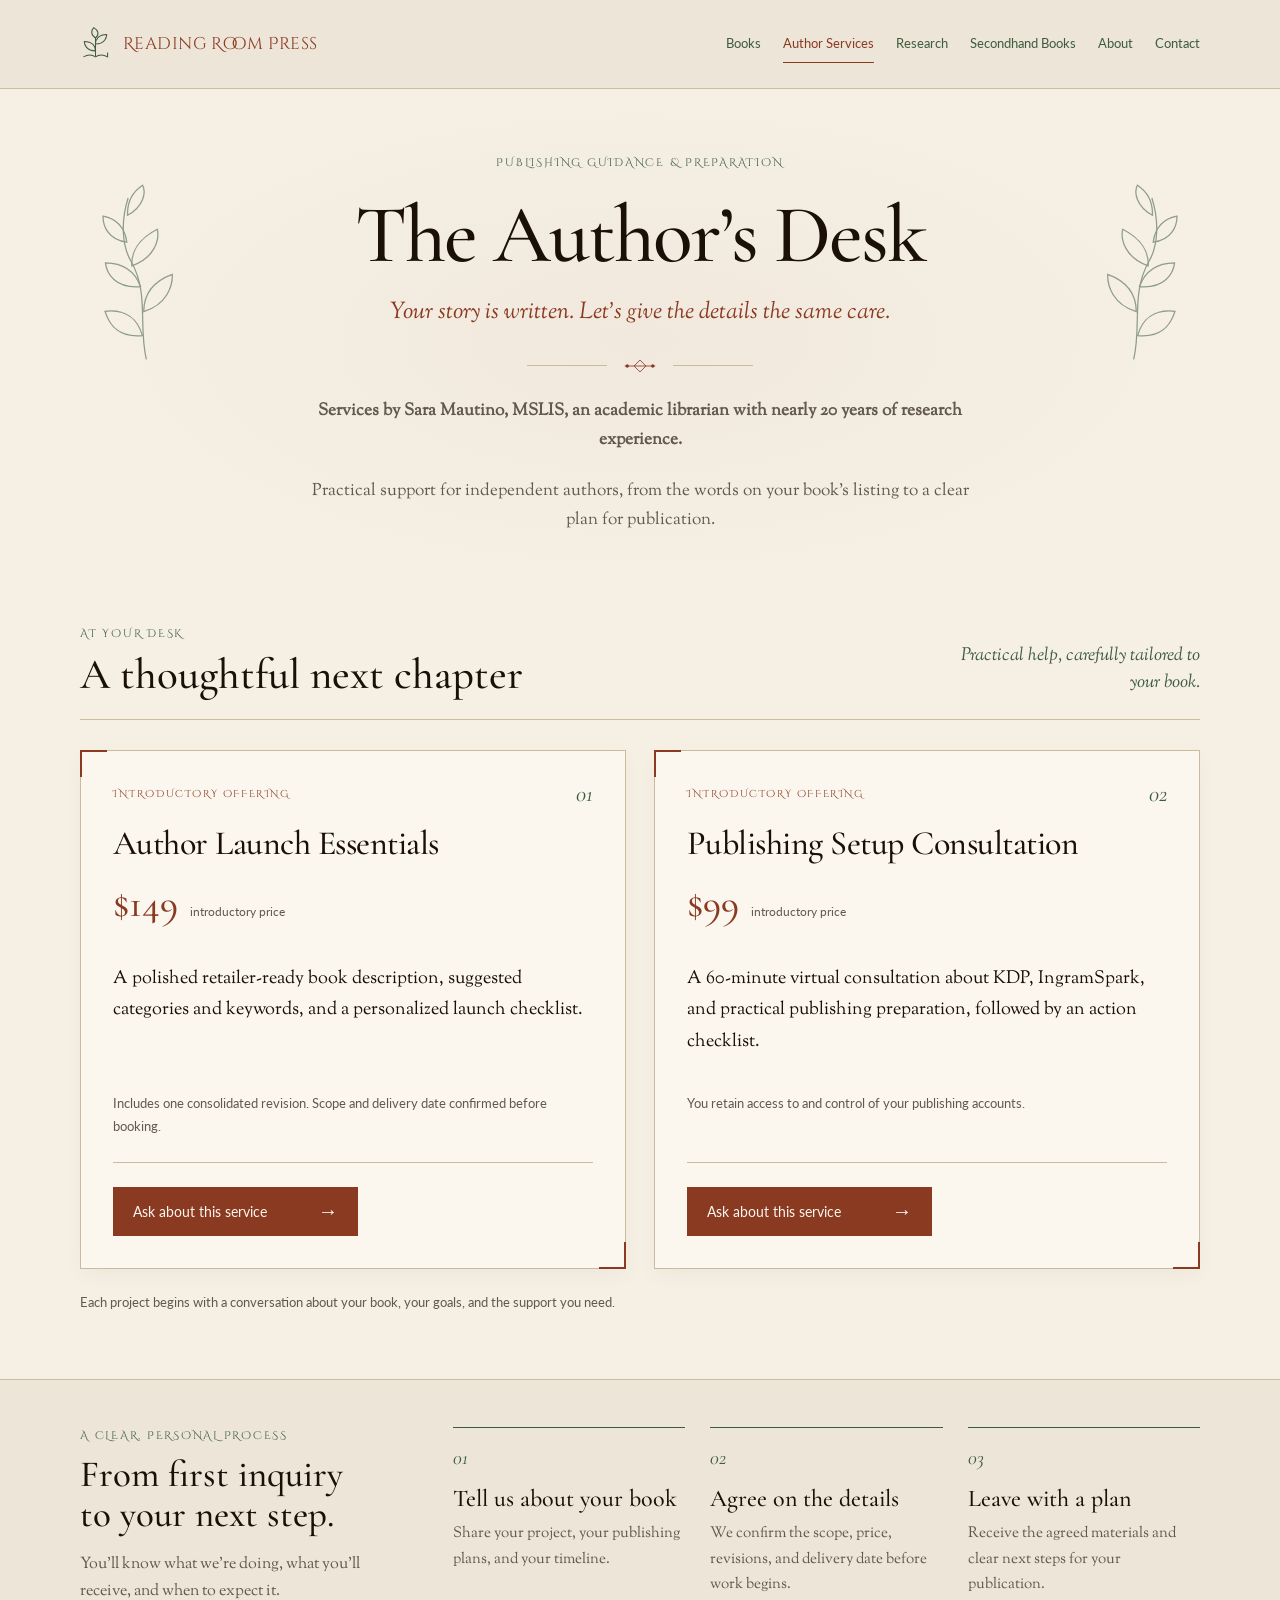
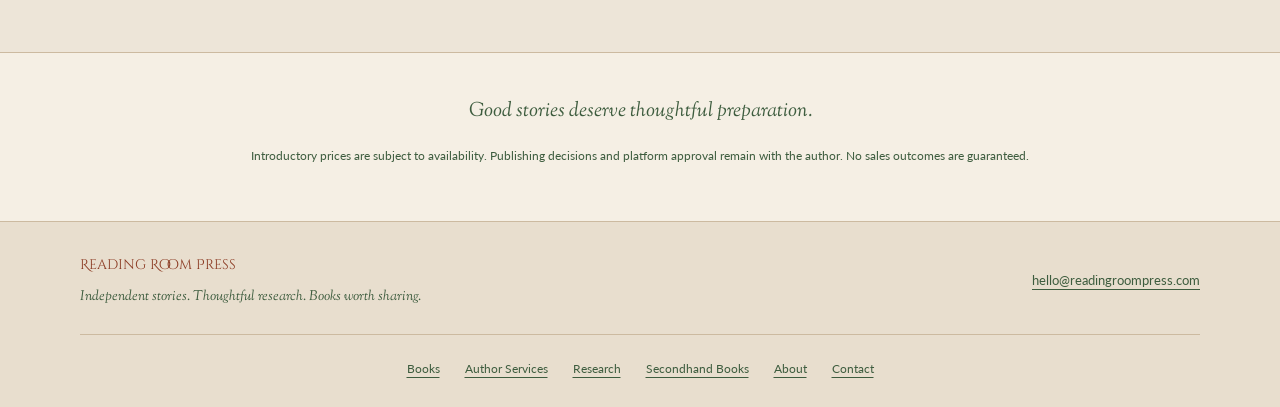
==== commit df2a7358: "Correct Sara Mautino credential to MSLIS throughout website and preview" ====
--- a/authors-desk.html
+++ b/authors-desk.html
@@ -4,7 +4,7 @@
 <head>
 <meta charset="utf-8"/>
 <meta content="width=device-width,initial-scale=1" name="viewport"/>
-<meta content="Publishing support from Sara Mautino, MSLS, an academic librarian with nearly 20 years of research experience." name="description"/>
+<meta content="Publishing support from Sara Mautino, MSLIS, an academic librarian with nearly 20 years of research experience." name="description"/>
 <title>The Author’s Desk | Reading Room Press</title>
 <link href="https://fonts.googleapis.com" rel="preconnect"/>
 <link crossorigin="" href="https://fonts.gstatic.com" rel="preconnect"/>
@@ -15,7 +15,7 @@
 <a class="skip" href="#main">Skip to content</a>
 <header class="site-header"><div class="wrap masthead"><a class="brand" href="index.html"><svg aria-hidden="true" fill="none" viewbox="0 0 36 40"><path d="M18 34V12m0 16C7 28 5 20 5 17c9 0 13 5 13 11Zm0-8c11 0 13-8 13-11-9 0-13 5-13 11ZM4 35c5-3 10-3 14 0 4-3 9-3 14 0v-5" stroke="currentColor" stroke-width="1.2"></path><path d="M18 13c-6-4-5-9-2-12 5 3 7 8 2 12Z" stroke="currentColor" stroke-width="1.2"></path></svg><span>Reading Room Press</span></a><nav aria-label="Main navigation" class="site-nav"><a href="index.html#featured-book">Books</a><a aria-current="page" href="authors-desk.html">Author Services</a><a href="research-room.html">Research</a><a href="secondhand-shelf.html">Secondhand Books</a><a href="index.html#about">About</a><a href="index.html#contact">Contact</a></nav></div></header>
 <main id="main">
-<div class="wrap hero"><div class="hero-sprig"><svg aria-hidden="true" fill="none" viewbox="0 0 100 180" xmlns="http://www.w3.org/2000/svg"><g stroke="currentColor" stroke-width="1.2"><path d="M46 168C45 135 62 107 51 73C46 58 49 35 61 14"></path><path d="M47 145C22 142 18 126 17 115C37 117 46 129 47 145ZM53 123C76 121 85 105 87 94C66 97 56 109 53 123ZM55 99C31 96 26 80 27 70C45 74 53 85 55 99ZM51 78C74 75 82 59 82 49C63 54 53 65 51 78ZM51 55C34 49 32 35 34 26C48 32 52 42 51 55ZM57 30C74 25 79 12 77 5C64 10 59 19 57 30Z"></path></g></svg></div><div class="hero-sprig right"><svg aria-hidden="true" fill="none" viewbox="0 0 100 180" xmlns="http://www.w3.org/2000/svg"><g stroke="currentColor" stroke-width="1.2"><path d="M46 168C45 135 62 107 51 73C46 58 49 35 61 14"></path><path d="M47 145C22 142 18 126 17 115C37 117 46 129 47 145ZM53 123C76 121 85 105 87 94C66 97 56 109 53 123ZM55 99C31 96 26 80 27 70C45 74 53 85 55 99ZM51 78C74 75 82 59 82 49C63 54 53 65 51 78ZM51 55C34 49 32 35 34 26C48 32 52 42 51 55ZM57 30C74 25 79 12 77 5C64 10 59 19 57 30Z"></path></g></svg></div><p class="eyebrow">Publishing guidance &amp; preparation</p><h1 id="authors-title" tabindex="-1">The Author’s Desk</h1><p class="lead">Your story is written. Let’s give the details the same care.</p><div aria-hidden="true" class="ornament"><svg fill="none" viewbox="0 0 40 20"><path d="M2 10h36M20 3l7 7-7 7-7-7Z" stroke="currentColor"></path><circle cx="5" cy="10" fill="currentColor" r="2"></circle><circle cx="35" cy="10" fill="currentColor" r="2"></circle></svg></div><p class="hero-copy"><strong>Services by Sara Mautino, MSLS, an academic librarian with nearly 20 years of research experience.</strong></p><p class="hero-copy">Practical support for independent authors, from the words on your book’s listing to a clear plan for publication.</p></div>
+<div class="wrap hero"><div class="hero-sprig"><svg aria-hidden="true" fill="none" viewbox="0 0 100 180" xmlns="http://www.w3.org/2000/svg"><g stroke="currentColor" stroke-width="1.2"><path d="M46 168C45 135 62 107 51 73C46 58 49 35 61 14"></path><path d="M47 145C22 142 18 126 17 115C37 117 46 129 47 145ZM53 123C76 121 85 105 87 94C66 97 56 109 53 123ZM55 99C31 96 26 80 27 70C45 74 53 85 55 99ZM51 78C74 75 82 59 82 49C63 54 53 65 51 78ZM51 55C34 49 32 35 34 26C48 32 52 42 51 55ZM57 30C74 25 79 12 77 5C64 10 59 19 57 30Z"></path></g></svg></div><div class="hero-sprig right"><svg aria-hidden="true" fill="none" viewbox="0 0 100 180" xmlns="http://www.w3.org/2000/svg"><g stroke="currentColor" stroke-width="1.2"><path d="M46 168C45 135 62 107 51 73C46 58 49 35 61 14"></path><path d="M47 145C22 142 18 126 17 115C37 117 46 129 47 145ZM53 123C76 121 85 105 87 94C66 97 56 109 53 123ZM55 99C31 96 26 80 27 70C45 74 53 85 55 99ZM51 78C74 75 82 59 82 49C63 54 53 65 51 78ZM51 55C34 49 32 35 34 26C48 32 52 42 51 55ZM57 30C74 25 79 12 77 5C64 10 59 19 57 30Z"></path></g></svg></div><p class="eyebrow">Publishing guidance &amp; preparation</p><h1 id="authors-title" tabindex="-1">The Author’s Desk</h1><p class="lead">Your story is written. Let’s give the details the same care.</p><div aria-hidden="true" class="ornament"><svg fill="none" viewbox="0 0 40 20"><path d="M2 10h36M20 3l7 7-7 7-7-7Z" stroke="currentColor"></path><circle cx="5" cy="10" fill="currentColor" r="2"></circle><circle cx="35" cy="10" fill="currentColor" r="2"></circle></svg></div><p class="hero-copy"><strong>Services by Sara Mautino, MSLIS, an academic librarian with nearly 20 years of research experience.</strong></p><p class="hero-copy">Practical support for independent authors, from the words on your book’s listing to a clear plan for publication.</p></div>
 <section class="section wrap"><div class="section-heading"><div><p class="eyebrow">At your desk</p><h2>A thoughtful next chapter</h2></div><p class="aside">Practical help, carefully tailored to your book.</p></div><div class="service-grid">
 <article class="service-card"><div class="card-top"><p class="eyebrow">Introductory offering</p><span aria-hidden="true" class="number">01</span></div><h3>Author Launch Essentials</h3><p class="price">$149<span>introductory price</span></p><p class="description">A polished retailer-ready book description, suggested categories and keywords, and a personalized launch checklist.</p><p class="fine">Includes one consolidated revision. Scope and delivery date confirmed before booking.</p><div class="card-action"><a class="btn" href="mailto:hello@readingroompress.com?subject=Author%20Launch%20Essentials%20Inquiry">Ask about this service</a></div></article>
 <article class="service-card"><div class="card-top"><p class="eyebrow">Introductory offering</p><span aria-hidden="true" class="number">02</span></div><h3>Publishing Setup Consultation</h3><p class="price">$99<span>introductory price</span></p><p class="description">A 60-minute virtual consultation about KDP, IngramSpark, and practical publishing preparation, followed by an action checklist.</p><p class="fine">You retain access to and control of your publishing accounts.</p><div class="card-action"><a class="btn" href="mailto:hello@readingroompress.com?subject=Publishing%20Consultation%20Inquiry">Ask about this service</a></div></article>
